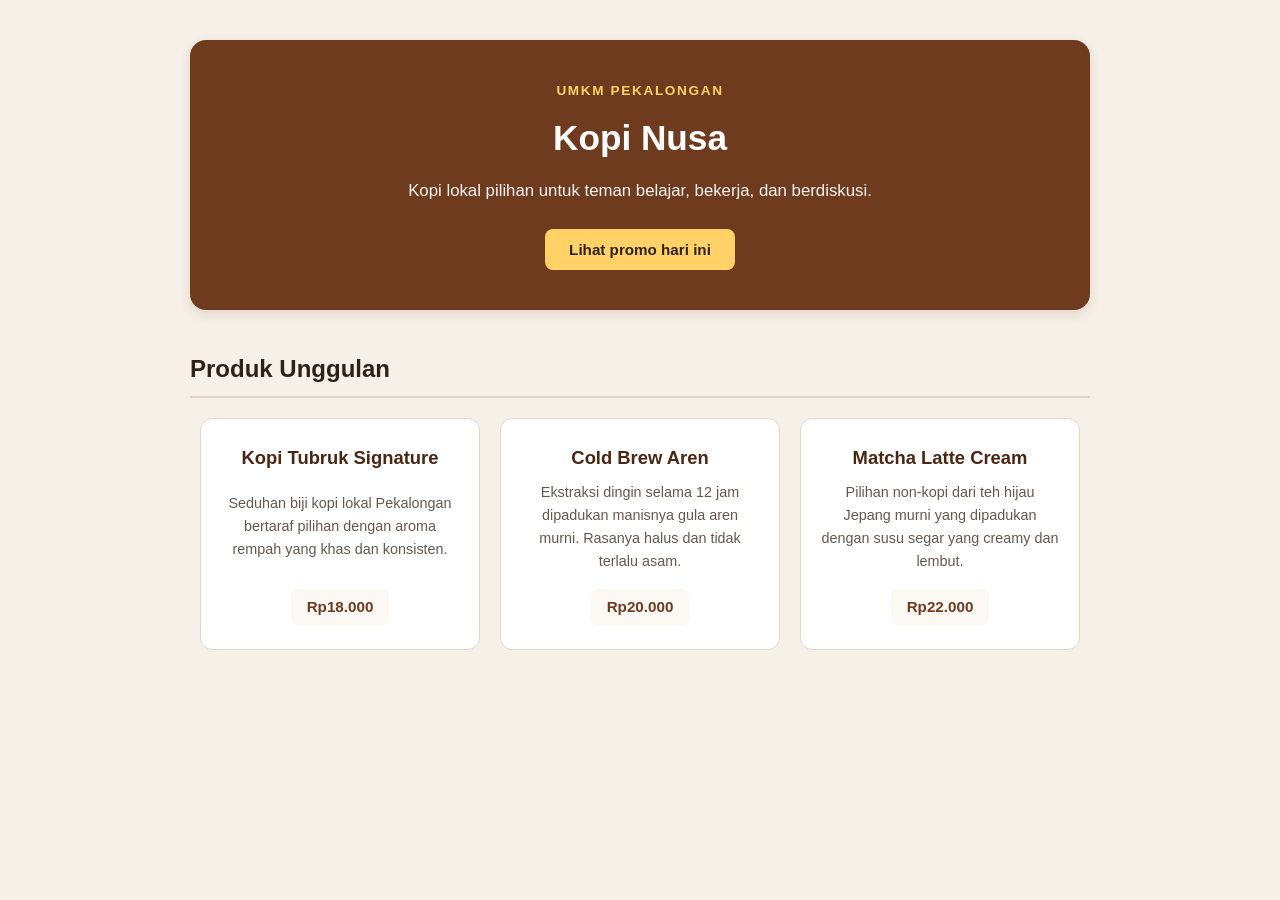
==== index.html @ fcdb98d8 "feat: tambah produk dan deskripsi" ====
<!DOCTYPE html>
<html lang="id">
<head>
    <meta charset="UTF-8">
    <meta name="viewport" content="width=device-width, initial-scale=1.0">
    <title>Kopi Nusa - Website UMKM</title>
    <link rel="stylesheet" href="css/style.css">
</head>

<body>

    <main class="page">

        <section class="hero">
            <p class="eyebrow">UMKM Pekalongan</p>

            <h1>Kopi Nusa</h1>

            <p class="hero-desc">
                Kopi lokal pilihan untuk teman belajar, bekerja, dan berdiskusi.
            </p>

            <button id="promoButton" type="button">
                Lihat promo hari ini
            </button>
        </section>


        <section class="produk-section">

            <h2>Produk Unggulan</h2>

            <div class="product-container">

                <div class="product-card">
                    <h3>Kopi Tubruk Signature</h3>

                    <p class="desc">
                        Seduhan biji kopi lokal Pekalongan bertaraf pilihan
                        dengan aroma rempah yang khas dan konsisten.
                    </p>

                    <div class="price">
                        Rp18.000
                    </div>
                </div>


                <div class="product-card">
                    <h3>Cold Brew Aren</h3>

                    <p class="desc">
                        Ekstraksi dingin selama 12 jam dipadukan manisnya
                        gula aren murni. Rasanya halus dan tidak terlalu asam.
                    </p>

                    <div class="price">
                        Rp20.000
                    </div>
                </div>


                <div class="product-card">
                    <h3>Matcha Latte Cream</h3>

                    <p class="desc">
                        Pilihan non-kopi dari teh hijau Jepang murni yang
                        dipadukan dengan susu segar yang creamy dan lembut.
                    </p>

                    <div class="price">
                        Rp22.000
                    </div>
                </div>

            </div>

        </section>

    </main>

    <script src="js/script.js"></script>

</body>
</html>
---- css/style.css ----
body {
    margin: 0;
    color: #2f2118;
    background-color: #f6f0e8;
    font-family: Arial, sans-serif;
    line-height: 1.6;
}

.page {
    max-width: 900px;
    margin: 0 auto;
    padding: 40px 20px;
}

/* Hero Section */
.hero {
    padding: 40px 32px;
    color: #ffffff;
    background-color: #6f3b1f;
    border-radius: 16px;
    box-shadow: 0 4px 12px rgba(111, 59, 31, 0.15);
    
    /* Membuat isi hero berada di tengah */
    text-align: center;
}

.hero h1 {
    margin: 8px 0 12px;
    font-size: 2.2rem;
}

.eyebrow {
    margin: 0;
    font-size: 0.85rem;
    font-weight: 700;
    letter-spacing: 0.12em;
    text-transform: uppercase;
    color: #ffd166;
}

.hero-desc {
    margin: 0 0 24px;
    font-size: 1.05rem;
    opacity: 0.95;
}

button {
    padding: 12px 24px;
    color: #2f2118;
    font-size: 0.95rem;
    font-weight: 700;
    cursor: pointer;
    background-color: #ffd166;
    border: none;
    border-radius: 8px;
    transition: background-color 0.2s ease, transform 0.1s ease;
}

button:hover {
    background-color: #f7c548;
}

button:active {
    transform: scale(0.98);
}


/* Produk Section */
.produk-section {
    margin-top: 40px;
}

.produk-section h2 {
    margin-bottom: 20px;
    font-size: 1.5rem;
    border-bottom: 2px solid #e0d5c8;
    padding-bottom: 8px;
}


/* Kontainer Kartu Produk */
.product-container {
    display: flex;
    flex-wrap: wrap;
    gap: 20px;
    justify-content: center;
}


/* Kartu Produk */
.product-card {
    background-color: #ffffff;
    padding: 24px 20px;
    border-radius: 12px;
    border: 1px solid #e2d7cd;
    box-sizing: border-box;

    text-align: center;

    display: flex;
    flex-direction: column;
    align-items: center;
    justify-content: space-between;

    flex: 1 1 250px;
    max-width: 280px;
}

.product-card h3 {
    margin: 0 0 8px 0;
    font-size: 1.15rem;
    color: #4a2613;
    text-align: center;
    width: 100%;
}

.product-card .desc {
    margin: 0 0 16px 0;
    font-size: 0.9rem;
    color: #66584f;
    text-align: center;
    width: 100%;
}

.price {
    font-weight: 700;
    color: #6f3b1f;
    background-color: #fcf8f3;
    padding: 6px 16px;
    border-radius: 6px;
    font-size: 0.95rem;
    text-align: center;
    display: inline-block;
}
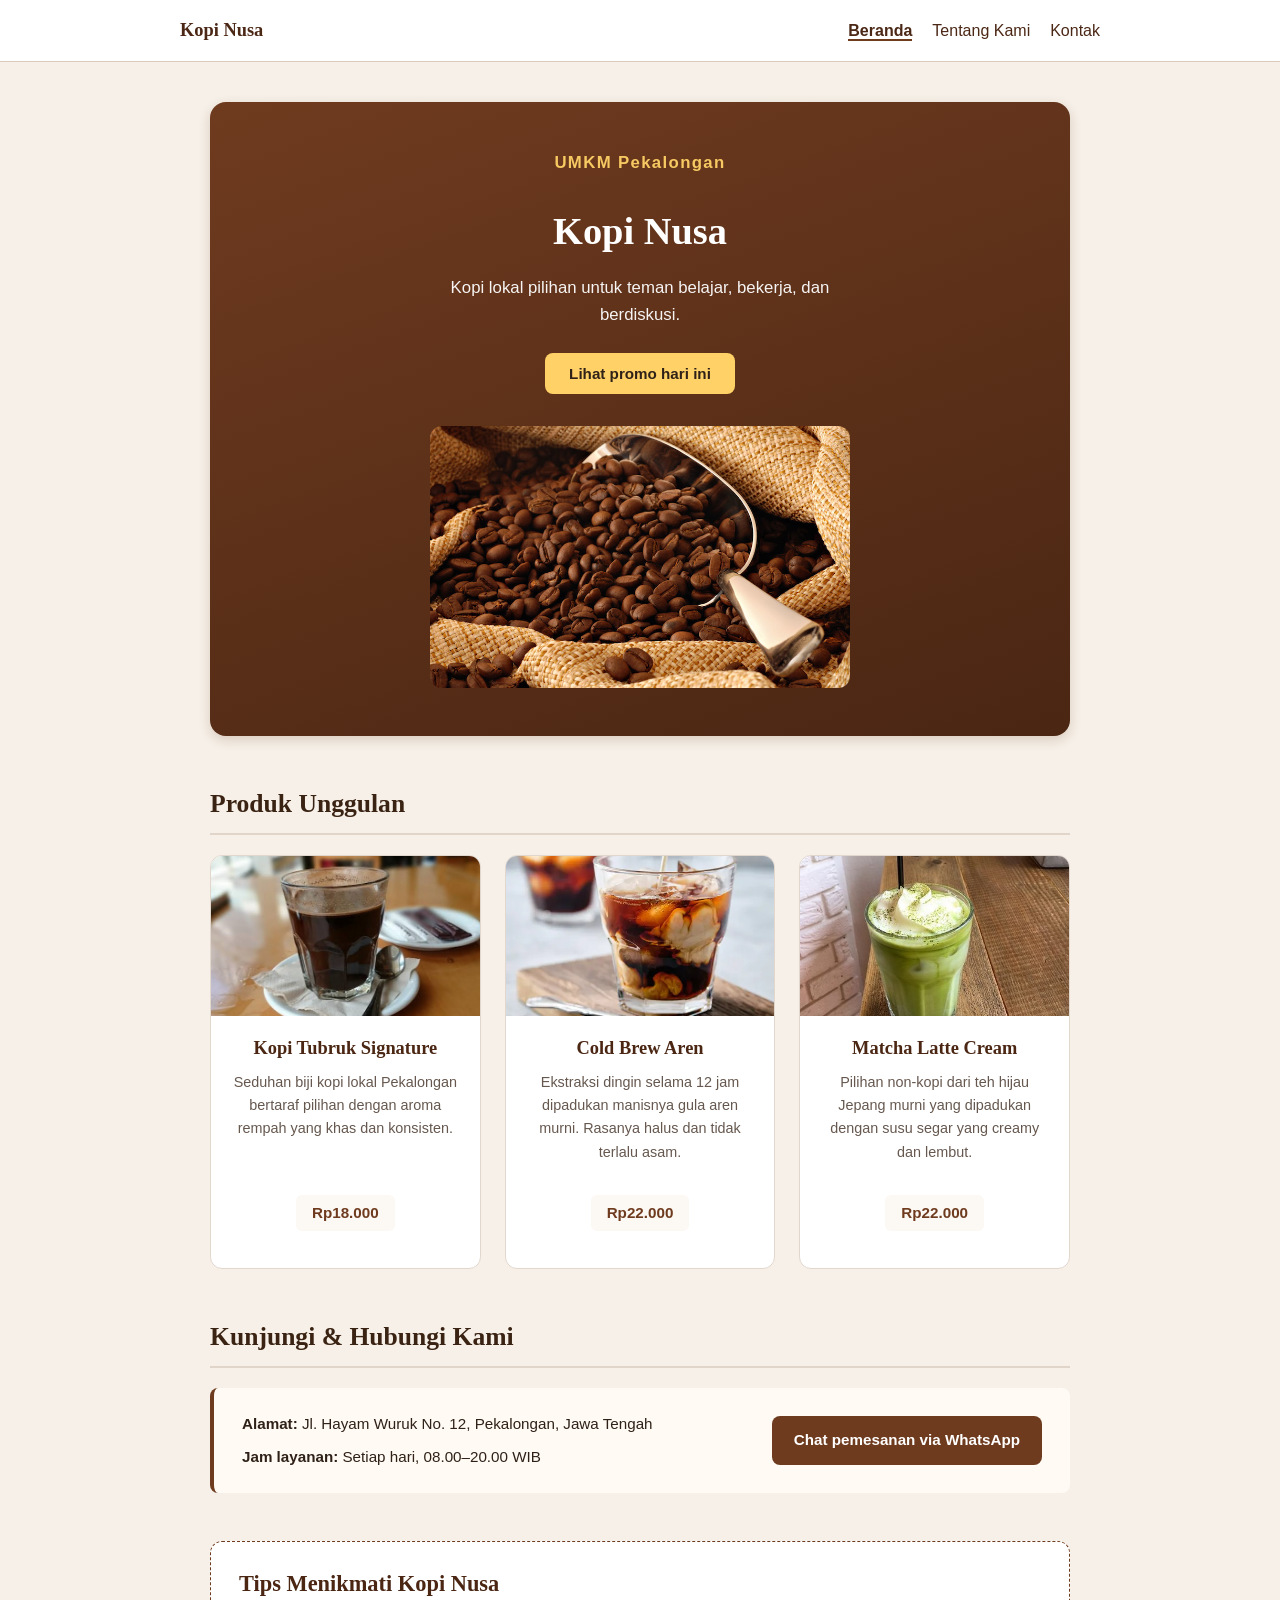
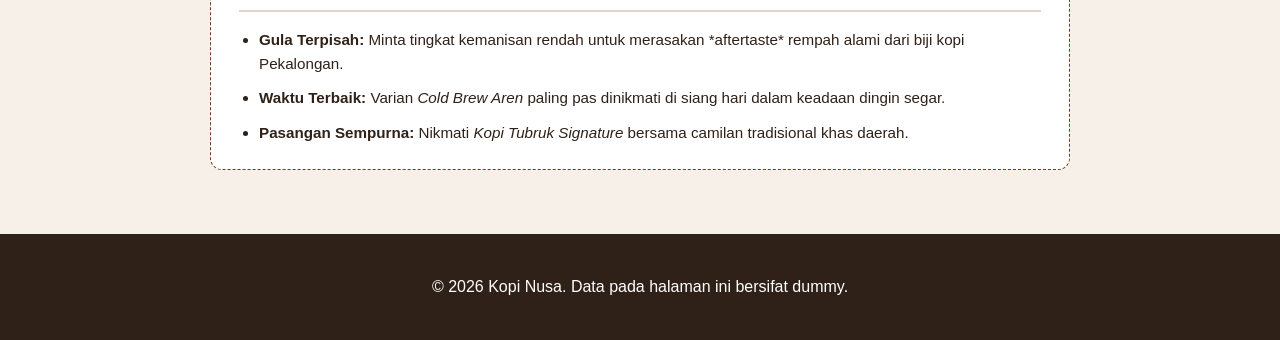
==== commit 31db6b42: "feat: saya menggunakan semantik html dan navigasi" ====
--- a/index.html
+++ b/index.html
@@ -1,5 +1,6 @@
 <!DOCTYPE html>
 <html lang="id">
+
 <head>
     <meta charset="UTF-8">
     <meta name="viewport" content="width=device-width, initial-scale=1.0">
@@ -9,77 +10,94 @@
 
 <body>
 
-    <main class="page">
+    <a class="skip-link" href="#konten">Lewati ke konten utama</a>
+    <header class="site-header">
+        <nav class="nav" aria-label="Navigasi utama">
+            <a class="brand" href="index.html">Kopi Nusa</a>
+            <ul>
+                <li><a aria-current="page" href="index.html">Beranda</a></li>
+                <li><a href="tentang.html">Tentang Kami</a></li>
+                <li><a href="#kontak">Kontak</a></li>
+            </ul>
+        </nav>
+    </header>
 
-        <section class="hero">
+    <main id="konten" class="page">
+
+        <section class="hero" aria-labelledby="hero-title">
             <p class="eyebrow">UMKM Pekalongan</p>
-
-            <h1>Kopi Nusa</h1>
-
-            <p class="hero-desc">
-                Kopi lokal pilihan untuk teman belajar, bekerja, dan berdiskusi.
-            </p>
-
-            <button id="promoButton" type="button">
-                Lihat promo hari ini
-            </button>
+            <h1 id="hero-title">Kopi Nusa</h1>
+            <p>Kopi lokal pilihan untuk teman belajar, bekerja, dan berdiskusi.</p>
+            <button id="promoButton" type="button">Lihat promo hari ini</button>
+            <img src="assets/images/biji kopi.jpg" alt="foto biji kopi" />
         </section>
 
+        <section class="produk-section" aria-labelledby="produk-title">
+            <h2 id="produk-title">Produk Unggulan</h2>
 
-        <section class="produk-section">
-
-            <h2>Produk Unggulan</h2>
-
-            <div class="product-container">
-
-                <div class="product-card">
-                    <h3>Kopi Tubruk Signature</h3>
-
-                    <p class="desc">
-                        Seduhan biji kopi lokal Pekalongan bertaraf pilihan
-                        dengan aroma rempah yang khas dan konsisten.
-                    </p>
-
-                    <div class="price">
-                        Rp18.000
+            <div class="product-list">
+                <article class="product-card">
+                    <img class="product-photo" src="assets/images/kopi_tubruk_signature.jpg"
+                        alt="Secangkir Kopi Tubruk Signature panas dengan uap mengepul" />
+                    <div class="product-body">
+                        <h3>Kopi Tubruk Signature</h3>
+                        <p class="desc">Seduhan biji kopi lokal Pekalongan bertaraf pilihan dengan aroma rempah yang
+                            khas dan konsisten.</p>
+                        <p class="price">Rp18.000</p>
                     </div>
-                </div>
-
-
-                <div class="product-card">
-                    <h3>Cold Brew Aren</h3>
-
-                    <p class="desc">
-                        Ekstraksi dingin selama 12 jam dipadukan manisnya
-                        gula aren murni. Rasanya halus dan tidak terlalu asam.
-                    </p>
-
-                    <div class="price">
-                        Rp20.000
+                </article>
+                <article class="product-card">
+                    <img class="product-photo" src="assets/images/cold_brew_aren.webp"
+                        alt="Segelas Cold Brew Aren dengan es batu dan sedotan" />
+                    <div class="product-body">
+                        <h3>Cold Brew Aren</h3>
+                        <p class="desc">Ekstraksi dingin selama 12 jam dipadukan manisnya gula aren murni. Rasanya
+                            halus dan tidak terlalu asam.</p>
+                        <p class="price">Rp22.000</p>
                     </div>
-                </div>
-
-
-                <div class="product-card">
-                    <h3>Matcha Latte Cream</h3>
-
-                    <p class="desc">
-                        Pilihan non-kopi dari teh hijau Jepang murni yang
-                        dipadukan dengan susu segar yang creamy dan lembut.
-                    </p>
-
-                    <div class="price">
-                        Rp22.000
+                </article>
+                <article class="product-card">
+                    <img class="product-photo" src="assets/images/matcha_latte_cream.jpg"
+                        alt="Secangkir Matcha Latte Cream dengan lapisan krim lembut" />
+                    <div class="product-body">
+                        <h3>Matcha Latte Cream</h3>
+                        <p class="desc">Pilihan non-kopi dari teh hijau Jepang murni yang dipadukan dengan susu segar
+                            yang creamy dan lembut.</p>
+                        <p class="price">Rp22.000</p>
                     </div>
-                </div>
-
+                </article>
             </div>
-
         </section>
 
+        <section id="kontak" class="kontak-section" aria-labelledby="kontak-title">
+            <h2 id="kontak-title">Kunjungi &amp; Hubungi Kami</h2>
+            <div class="kontak-box">
+                <div class="kontak-info">
+                    <p><strong>Alamat:</strong> Jl. Hayam Wuruk No. 12, Pekalongan, Jawa Tengah</p>
+                    <p><strong>Jam layanan:</strong> Setiap hari, 08.00–20.00 WIB</p>
+                </div>
+                <div class="kontak-aksi">
+                    <a class="kontak-link" href="https://wa.me/6281234567890" target="_blank"
+                        rel="noopener noreferrer">Chat pemesanan via WhatsApp</a>
+                </div>
+            </div>
+        </section>
+
+        <aside class="tips-section" aria-labelledby="tips-title">
+            <h2 id="tips-title">Tips Menikmati Kopi Nusa</h2>
+            <ul class="tips-list">
+                <li><strong>Gula Terpisah:</strong> Minta tingkat kemanisan rendah untuk merasakan *aftertaste* rempah alami dari biji kopi Pekalongan.</li>
+                <li><strong>Waktu Terbaik:</strong> Varian <em>Cold Brew Aren</em> paling pas dinikmati di siang hari dalam keadaan dingin segar.</li>
+                <li><strong>Pasangan Sempurna:</strong> Nikmati <em>Kopi Tubruk Signature</em> bersama camilan tradisional khas daerah.</li>
+            </ul>
+        </aside>
+
     </main>
-
+    <footer class="site-footer">
+        <p>&copy; 2026 Kopi Nusa. Data pada halaman ini bersifat dummy.</p>
+    </footer>
     <script src="js/script.js"></script>
 
 </body>
+
 </html>
--- a/css/style.css
+++ b/css/style.css
@@ -1,47 +1,134 @@
+/* Dasar & Tipografi */
+* {
+    box-sizing: border-box;
+}
+
 body {
     margin: 0;
     color: #2f2118;
     background-color: #f6f0e8;
-    font-family: Arial, sans-serif;
+    font-family: Arial, Helvetica, sans-serif;
     line-height: 1.6;
+}
+
+h1, h2, h3 {
+    font-family: Georgia, "Times New Roman", serif;
+    color: #3a2313;
 }
 
 .page {
     max-width: 900px;
     margin: 0 auto;
-    padding: 40px 20px;
-}
-
-/* Hero Section */
+    padding: 40px 20px 64px;
+}
+
+/* Header & Navigasi */
+
+.skip-link {
+    position: absolute;
+    left: -9999px;
+    padding: 8px 12px;
+    color: white;
+    background: #2f2118;
+    z-index: 10;
+}
+
+.skip-link:focus {
+    top: 8px;
+    left: 8px;
+}
+
+.site-header {
+    padding: 16px 20px;
+    background: #ffffff;
+    border-bottom: 1px solid #dccbbc;
+}
+
+.nav {
+    max-width: 920px;
+    margin: 0 auto;
+    display: flex;
+    flex-wrap: wrap;
+    align-items: center;
+    justify-content: space-between;
+    gap: 8px;
+}
+
+.brand {
+    color: #4b2715;
+    font-family: Georgia, serif;
+    font-size: 1.15rem;
+    font-weight: 700;
+    text-decoration: none;
+}
+
+.nav ul {
+    padding: 0;
+    margin: 0;
+    list-style: none;
+    display: flex;
+    gap: 20px;
+}
+
+.nav a {
+    color: #4b2715;
+    text-decoration: none;
+}
+
+.nav a:hover {
+    text-decoration: underline;
+}
+
+.nav a[aria-current="page"] {
+    font-weight: 800;
+    border-bottom: 2px solid #6f3b1f;
+}
+
+a:focus-visible,
+button:focus-visible {
+    outline: 3px solid #2563eb;
+    outline-offset: 3px;
+}
+
+/* Hero */
+
 .hero {
-    padding: 40px 32px;
+    padding: 48px 32px;
     color: #ffffff;
     background-color: #6f3b1f;
+    background-image: linear-gradient(160deg, #6f3b1f 0%, #4a2613 100%);
     border-radius: 16px;
-    box-shadow: 0 4px 12px rgba(111, 59, 31, 0.15);
-    
-    /* Membuat isi hero berada di tengah */
+    box-shadow: 0 4px 12px rgba(111, 59, 31, 0.2);
     text-align: center;
 }
 
 .hero h1 {
     margin: 8px 0 12px;
-    font-size: 2.2rem;
+    color: #ffffff;
+    font-size: 2.4rem;
 }
 
 .eyebrow {
     margin: 0;
     font-size: 0.85rem;
     font-weight: 700;
-    letter-spacing: 0.12em;
-    text-transform: uppercase;
+    letter-spacing: 0.08em;
     color: #ffd166;
 }
 
-.hero-desc {
-    margin: 0 0 24px;
+.hero p {
+    margin: 0 auto 24px;
+    max-width: 460px;
     font-size: 1.05rem;
     opacity: 0.95;
+}
+
+.hero img {
+    display: block;
+    width: 100%;
+    max-width: 420px;
+    margin: 32px auto 0;
+    border-radius: 12px;
 }
 
 button {
@@ -64,62 +151,66 @@
     transform: scale(0.98);
 }
 
-
-/* Produk Section */
+/* Produk Unggulan */
+
 .produk-section {
-    margin-top: 40px;
+    margin-top: 48px;
 }
 
 .produk-section h2 {
     margin-bottom: 20px;
-    font-size: 1.5rem;
+    font-size: 1.6rem;
     border-bottom: 2px solid #e0d5c8;
     padding-bottom: 8px;
 }
 
-
-/* Kontainer Kartu Produk */
-.product-container {
+.product-list {
     display: flex;
     flex-wrap: wrap;
-    gap: 20px;
+    gap: 24px;
     justify-content: center;
 }
 
-
-/* Kartu Produk */
 .product-card {
+    display: flex;
+    flex-direction: column;
+    overflow: hidden;
     background-color: #ffffff;
-    padding: 24px 20px;
+    border: 1px solid #e2d7cd;
     border-radius: 12px;
-    border: 1px solid #e2d7cd;
     box-sizing: border-box;
-
+    flex: 1 1 250px;
+    max-width: 280px;
+}
+
+.product-photo {
+    display: block;
+    width: 100%;
+    height: 160px;
+    object-fit: cover;
+    background-color: #fcf8f3;
+}
+
+.product-body {
+    padding: 18px 20px 22px;
     text-align: center;
-
     display: flex;
     flex-direction: column;
     align-items: center;
-    justify-content: space-between;
-
-    flex: 1 1 250px;
-    max-width: 280px;
+    flex: 1;
 }
 
 .product-card h3 {
     margin: 0 0 8px 0;
     font-size: 1.15rem;
     color: #4a2613;
-    text-align: center;
-    width: 100%;
 }
 
 .product-card .desc {
     margin: 0 0 16px 0;
     font-size: 0.9rem;
     color: #66584f;
-    text-align: center;
-    width: 100%;
+    flex: 1;
 }
 
 .price {
@@ -129,6 +220,190 @@
     padding: 6px 16px;
     border-radius: 6px;
     font-size: 0.95rem;
+    display: inline-block;
+}
+
+/* Kontak & Info Layanan */
+
+.kontak-section {
+    margin-top: 48px;
+}
+
+.kontak-section h2 {
+    margin-bottom: 20px;
+    font-size: 1.6rem;
+    border-bottom: 2px solid #e0d5c8;
+    padding-bottom: 8px;
+}
+
+.kontak-box {
+    display: flex;
+    flex-wrap: wrap;
+    gap: 24px;
+    justify-content: space-between;
+    align-items: center;
+    padding: 24px 28px;
+    background-color: #fffaf3;
+    border-left: 4px solid #6f3b1f;
+    border-radius: 8px;
+}
+
+.kontak-info p {
+    margin: 0 0 8px;
+    font-size: 0.95rem;
+}
+
+.kontak-info p:last-child {
+    margin-bottom: 0;
+}
+
+.kontak-link {
+    display: inline-block;
+    padding: 12px 22px;
+    color: #ffffff;
+    background-color: #6f3b1f;
+    text-decoration: none;
+    font-weight: 700;
+    font-size: 0.95rem;
+    border-radius: 8px;
+    white-space: nowrap;
+    transition: background-color 0.2s ease;
+}
+
+.kontak-link:hover {
+    background-color: #4a2613;
+}
+
+/* Footer */
+
+.site-footer {
+    padding: 24px 20px;
+    color: white;
     text-align: center;
-    display: inline-block;
+    background: #2f2118;
+}
+
+/* Responsif */
+
+@media (max-width: 640px) {
+    .hero {
+        padding: 36px 20px;
+    }
+
+    .hero h1 {
+        font-size: 1.9rem;
+    }
+
+    .kontak-box {
+        flex-direction: column;
+        align-items: flex-start;
+    }
+
+    .kontak-link {
+        width: 100%;
+        text-align: center;
+    }
+}
+
+/* Preferensi gerak */
+
+@media (prefers-reduced-motion: reduce) {
+    * {
+        transition: none !important;
+    }
+}
+
+/* Halaman Tentang */
+
+.tentang-hero {
+    padding: 40px 32px;
+    text-align: center;
+    background-color: #ffffff;
+    border: 1px solid #e2d7cd;
+    border-radius: 12px;
+}
+
+.tentang-hero .eyebrow {
+    color: #6f3b1f;
+}
+
+.tentang-hero h1 {
+    margin: 8px 0 12px;
+    font-size: 2.1rem;
+}
+
+.tentang-hero p {
+    margin: 0 auto;
+    max-width: 480px;
+    color: #66584f;
+}
+
+.tentang-hero img {
+    display: block;
+    width: 100%;
+    max-width: 380px;
+    margin: 28px auto 0;
+    border-radius: 12px;
+}
+
+.nilai-section {
+    margin-top: 48px;
+}
+
+.nilai-section h2 {
+    margin-bottom: 20px;
+    font-size: 1.6rem;
+    border-bottom: 2px solid #e0d5c8;
+    padding-bottom: 8px;
+}
+
+.nilai-section ul {
+    margin: 0;
+    padding: 0;
+    list-style: none;
+    display: grid;
+    gap: 14px;
+}
+
+.nilai-section li {
+    padding: 16px 20px;
+    background-color: #fffaf3;
+    border-left: 4px solid #6f3b1f;
+    border-radius: 8px;
+    color: #4a2613;
+    font-size: 0.95rem;
+}
+
+/* Aside (Tips Pelanggan) */
+
+.tips-section {
+    margin-top: 48px;
+    padding: 24px 28px;
+    background-color: #ffffff;
+    border: 1px dashed #6f3b1f;
+    border-radius: 12px;
+}
+
+.tips-section h2 {
+    margin-top: 0;
+    margin-bottom: 16px;
+    font-size: 1.4rem;
+    color: #4a2613;
+    border-bottom: 2px solid #e0d5c8;
+    padding-bottom: 8px;
+}
+
+.tips-list {
+    margin: 0;
+    padding-left: 20px;
+    color: #2f2118;
+}
+
+.tips-list li {
+    margin-bottom: 10px;
+    font-size: 0.95rem;
+}
+
+.tips-list li:last-child {
+    margin-bottom: 0;
 }
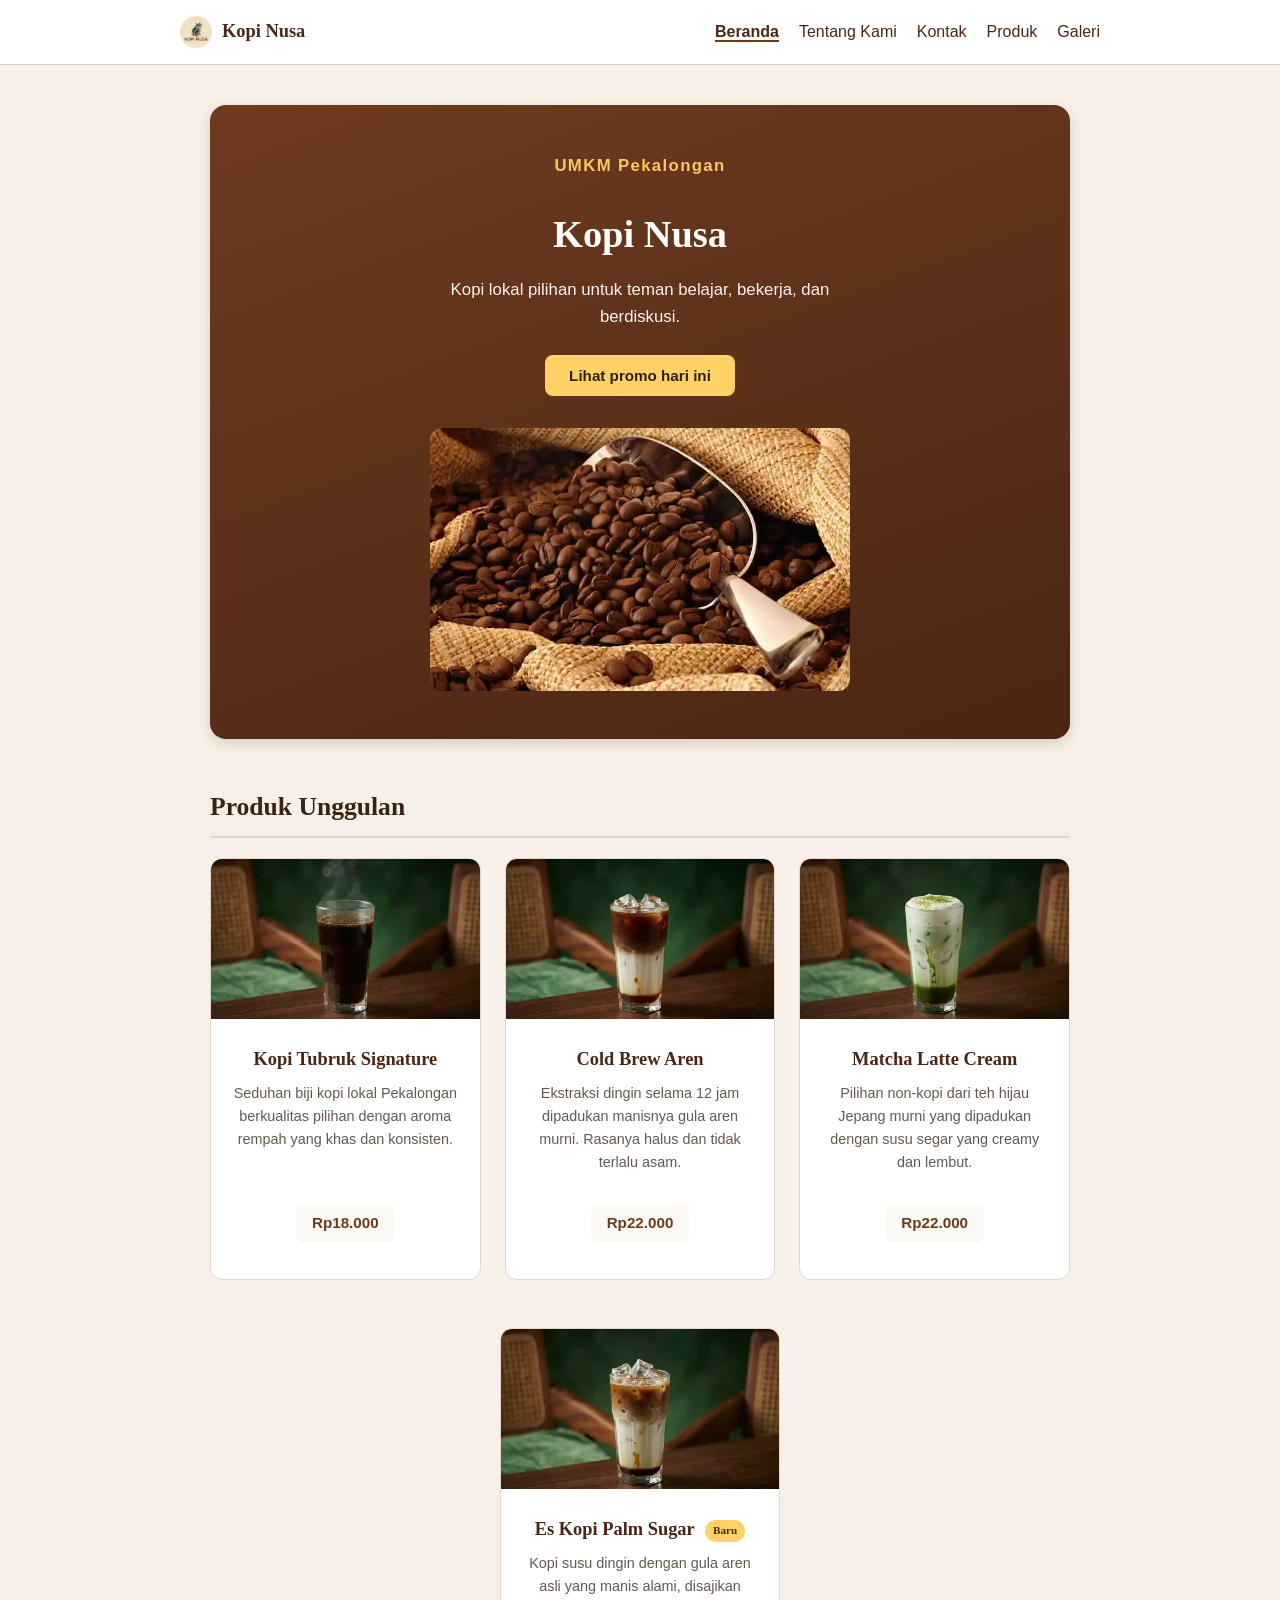
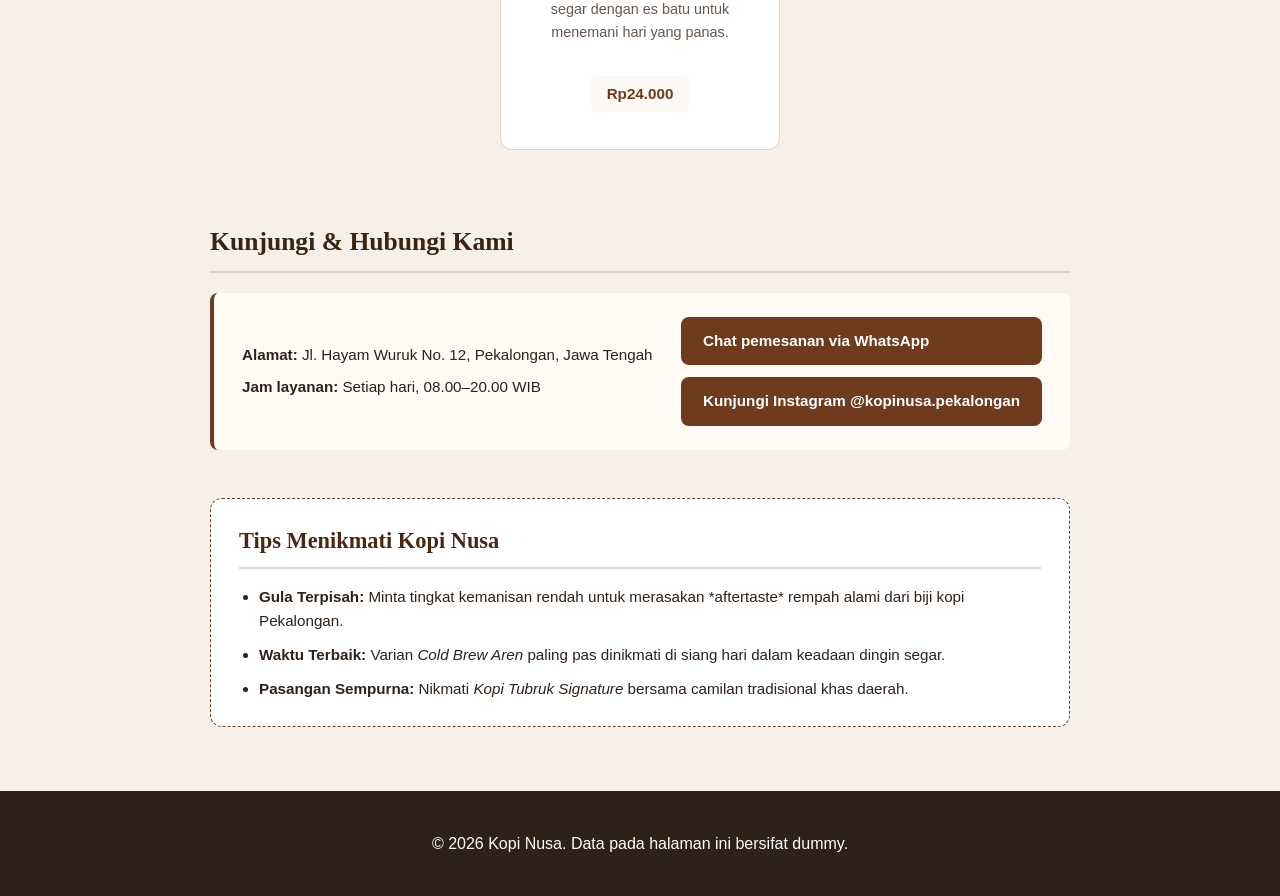
==== commit d0b9334a: "feat P03: Penambahan navigasi dan perbaikan media" ====
--- a/index.html
+++ b/index.html
@@ -13,11 +13,16 @@
     <a class="skip-link" href="#konten">Lewati ke konten utama</a>
     <header class="site-header">
         <nav class="nav" aria-label="Navigasi utama">
-            <a class="brand" href="index.html">Kopi Nusa</a>
+            <a class="brand" href="index.html">
+                <img class="brand-logo" src="assets/images/logo_kopi_nusa_nw.webp" alt="Logo Kopi Nusa" />
+                Kopi Nusa
+            </a>
             <ul>
                 <li><a aria-current="page" href="index.html">Beranda</a></li>
                 <li><a href="tentang.html">Tentang Kami</a></li>
                 <li><a href="#kontak">Kontak</a></li>
+                <li><a href="produk.html">Produk</a></li>
+                <li><a href="galeri.html">Galeri</a></li>
             </ul>
         </nav>
     </header>
@@ -29,43 +34,53 @@
             <h1 id="hero-title">Kopi Nusa</h1>
             <p>Kopi lokal pilihan untuk teman belajar, bekerja, dan berdiskusi.</p>
             <button id="promoButton" type="button">Lihat promo hari ini</button>
-            <img src="assets/images/biji kopi.jpg" alt="foto biji kopi" />
+            <img src="assets/images/biji_kopi_nw.webp" alt="foto biji kopi" />
         </section>
 
         <section class="produk-section" aria-labelledby="produk-title">
             <h2 id="produk-title">Produk Unggulan</h2>
 
             <div class="product-list">
-                <article class="product-card">
-                    <img class="product-photo" src="assets/images/kopi_tubruk_signature.jpg"
-                        alt="Secangkir Kopi Tubruk Signature panas dengan uap mengepul" />
-                    <div class="product-body">
+                <figure class="product-card">
+                    <img class="product-photo" src="assets/images/kopi_tubruk_signature_nw.webp"
+                        alt="Segelas Kopi Tubruk Signature panas dengan uap mengepul" />
+                    <figcaption class="product-body">
                         <h3>Kopi Tubruk Signature</h3>
-                        <p class="desc">Seduhan biji kopi lokal Pekalongan bertaraf pilihan dengan aroma rempah yang
+                        <p class="desc">Seduhan biji kopi lokal Pekalongan berkualitas pilihan dengan aroma rempah yang
                             khas dan konsisten.</p>
                         <p class="price">Rp18.000</p>
-                    </div>
-                </article>
-                <article class="product-card">
-                    <img class="product-photo" src="assets/images/cold_brew_aren.webp"
-                        alt="Segelas Cold Brew Aren dengan es batu dan sedotan" />
-                    <div class="product-body">
+                    </figcaption>
+                </figure>
+                <figure class="product-card">
+                    <img class="product-photo" src="assets/images/cold_brew_aren_nw.webp"
+                        alt="Segelas Cold Brew Aren dengan es batu" />
+                    <figcaption class="product-body">
                         <h3>Cold Brew Aren</h3>
                         <p class="desc">Ekstraksi dingin selama 12 jam dipadukan manisnya gula aren murni. Rasanya
                             halus dan tidak terlalu asam.</p>
                         <p class="price">Rp22.000</p>
-                    </div>
-                </article>
-                <article class="product-card">
-                    <img class="product-photo" src="assets/images/matcha_latte_cream.jpg"
-                        alt="Secangkir Matcha Latte Cream dengan lapisan krim lembut" />
-                    <div class="product-body">
+                    </figcaption>
+                </figure>
+                <figure class="product-card">
+                    <img class="product-photo" src="assets/images/matcha_latte_cream_nw.webp"
+                        alt="Segelas Matcha Latte Cream dengan lapisan krim lembut" />
+                    <figcaption class="product-body">
                         <h3>Matcha Latte Cream</h3>
                         <p class="desc">Pilihan non-kopi dari teh hijau Jepang murni yang dipadukan dengan susu segar
                             yang creamy dan lembut.</p>
                         <p class="price">Rp22.000</p>
-                    </div>
-                </article>
+                    </figcaption>
+                </figure>
+                <figure class="product-card">
+                    <img class="product-photo" src="assets/images/es_kopi_palm_sugar_nw.webp"
+                        alt="Segelas Es Kopi Palm Sugar dengan gradasi gula aren dan es batu" />
+                    <figcaption class="product-body">
+                        <h3>Es Kopi Palm Sugar <span class="badge">Baru</span></h3>
+                        <p class="desc">Kopi susu dingin dengan gula aren asli yang manis alami, disajikan segar dengan
+                            es batu untuk menemani hari yang panas.</p>
+                        <p class="price">Rp24.000</p>
+                    </figcaption>
+                </figure>
             </div>
         </section>
 
@@ -79,6 +94,8 @@
                 <div class="kontak-aksi">
                     <a class="kontak-link" href="https://wa.me/6281234567890" target="_blank"
                         rel="noopener noreferrer">Chat pemesanan via WhatsApp</a>
+                    <a class="kontak-link kontak-link-ig" href="https://instagram.com/kopinusa.pekalongan" target="_blank"
+                        rel="noopener noreferrer">Kunjungi Instagram @kopinusa.pekalongan</a>
                 </div>
             </div>
         </section>
@@ -86,9 +103,12 @@
         <aside class="tips-section" aria-labelledby="tips-title">
             <h2 id="tips-title">Tips Menikmati Kopi Nusa</h2>
             <ul class="tips-list">
-                <li><strong>Gula Terpisah:</strong> Minta tingkat kemanisan rendah untuk merasakan *aftertaste* rempah alami dari biji kopi Pekalongan.</li>
-                <li><strong>Waktu Terbaik:</strong> Varian <em>Cold Brew Aren</em> paling pas dinikmati di siang hari dalam keadaan dingin segar.</li>
-                <li><strong>Pasangan Sempurna:</strong> Nikmati <em>Kopi Tubruk Signature</em> bersama camilan tradisional khas daerah.</li>
+                <li><strong>Gula Terpisah:</strong> Minta tingkat kemanisan rendah untuk merasakan *aftertaste* rempah
+                    alami dari biji kopi Pekalongan.</li>
+                <li><strong>Waktu Terbaik:</strong> Varian <em>Cold Brew Aren</em> paling pas dinikmati di siang hari
+                    dalam keadaan dingin segar.</li>
+                <li><strong>Pasangan Sempurna:</strong> Nikmati <em>Kopi Tubruk Signature</em> bersama camilan
+                    tradisional khas daerah.</li>
             </ul>
         </aside>
 
--- a/css/style.css
+++ b/css/style.css
@@ -11,7 +11,9 @@
     line-height: 1.6;
 }
 
-h1, h2, h3 {
+h1,
+h2,
+h3 {
     font-family: Georgia, "Times New Roman", serif;
     color: #3a2313;
 }
@@ -406,4 +408,149 @@
 
 .tips-list li:last-child {
     margin-bottom: 0;
+}
+
+img {
+    max-width: 100%;
+    height: auto;
+}
+
+figure {
+    margin: 0 0 24px;
+}
+
+figcaption {
+    margin-top: 8px;
+    color: #6b5b52;
+}
+
+table {
+    width: 100%;
+    border-collapse: collapse;
+}
+
+caption {
+    margin-bottom: 8px;
+    font-weight: 700;
+    text-align: left;
+}
+
+th,
+td {
+    padding: 10px;
+    text-align: left;
+    border: 1px solid #dccbbc;
+}
+
+/* Galeri Produk (produk.html) — pakai Grid & Flexbox */
+
+.product-gallery {
+    margin: 24px 0 32px;
+}
+
+.produk-grid {
+    display: grid;
+    grid-template-columns: repeat(auto-fit, minmax(220px, 1fr));
+    gap: 20px;
+}
+
+.produk-figure {
+    margin: 0;
+    display: flex;
+    flex-direction: column;
+    overflow: hidden;
+    background-color: #ffffff;
+    border: 1px solid #e2d7cd;
+    border-radius: 12px;
+}
+
+.produk-figure img {
+    display: block;
+    width: 100%;
+    height: 180px;
+    object-fit: cover;
+}
+
+.produk-figure figcaption {
+    display: flex;
+    flex-direction: column;
+    gap: 4px;
+    padding: 14px 16px 18px;
+    text-align: center;
+}
+
+.produk-figure figcaption strong {
+    color: #4a2613;
+    font-size: 1rem;
+}
+
+.produk-figure figcaption span {
+    color: #66584f;
+    font-size: 0.9rem;
+}
+
+.produk-baru {
+    border: 2px solid #ffd166;
+}
+
+.badge {
+    display: inline-block;
+    margin-left: 6px;
+    padding: 2px 8px;
+    color: #4a2613;
+    background-color: #ffd166;
+    border-radius: 999px;
+    font-size: 0.7rem;
+    font-weight: 700;
+    vertical-align: middle;
+}
+
+.brand {
+    display: flex;
+    align-items: center;
+    gap: 10px;
+}
+
+.brand-logo {
+    display: block;
+    width: 32px;
+    height: 32px;
+    object-fit: contain;
+}
+/* Galeri Media (galeri.html) */
+
+.gallery-list {
+    display: grid;
+    grid-template-columns: repeat(auto-fit, minmax(220px, 1fr));
+    gap: 20px;
+    margin-top: 20px;
+}
+
+.media-card {
+    margin: 0;
+    display: flex;
+    flex-direction: column;
+    overflow: hidden;
+    background-color: #ffffff;
+    border: 1px solid #e2d7cd;
+    border-radius: 12px;
+}
+
+.media-card img {
+    display: block;
+    width: 100%;
+    height: 200px;
+    object-fit: cover;
+}
+
+.media-card figcaption {
+    padding: 14px 16px 18px;
+    text-align: center;
+    color: #66584f;
+    font-size: 0.9rem;
+}
+.kontak-aksi {
+    display: flex;
+    flex-direction: column;
+    gap: 12px;
 }
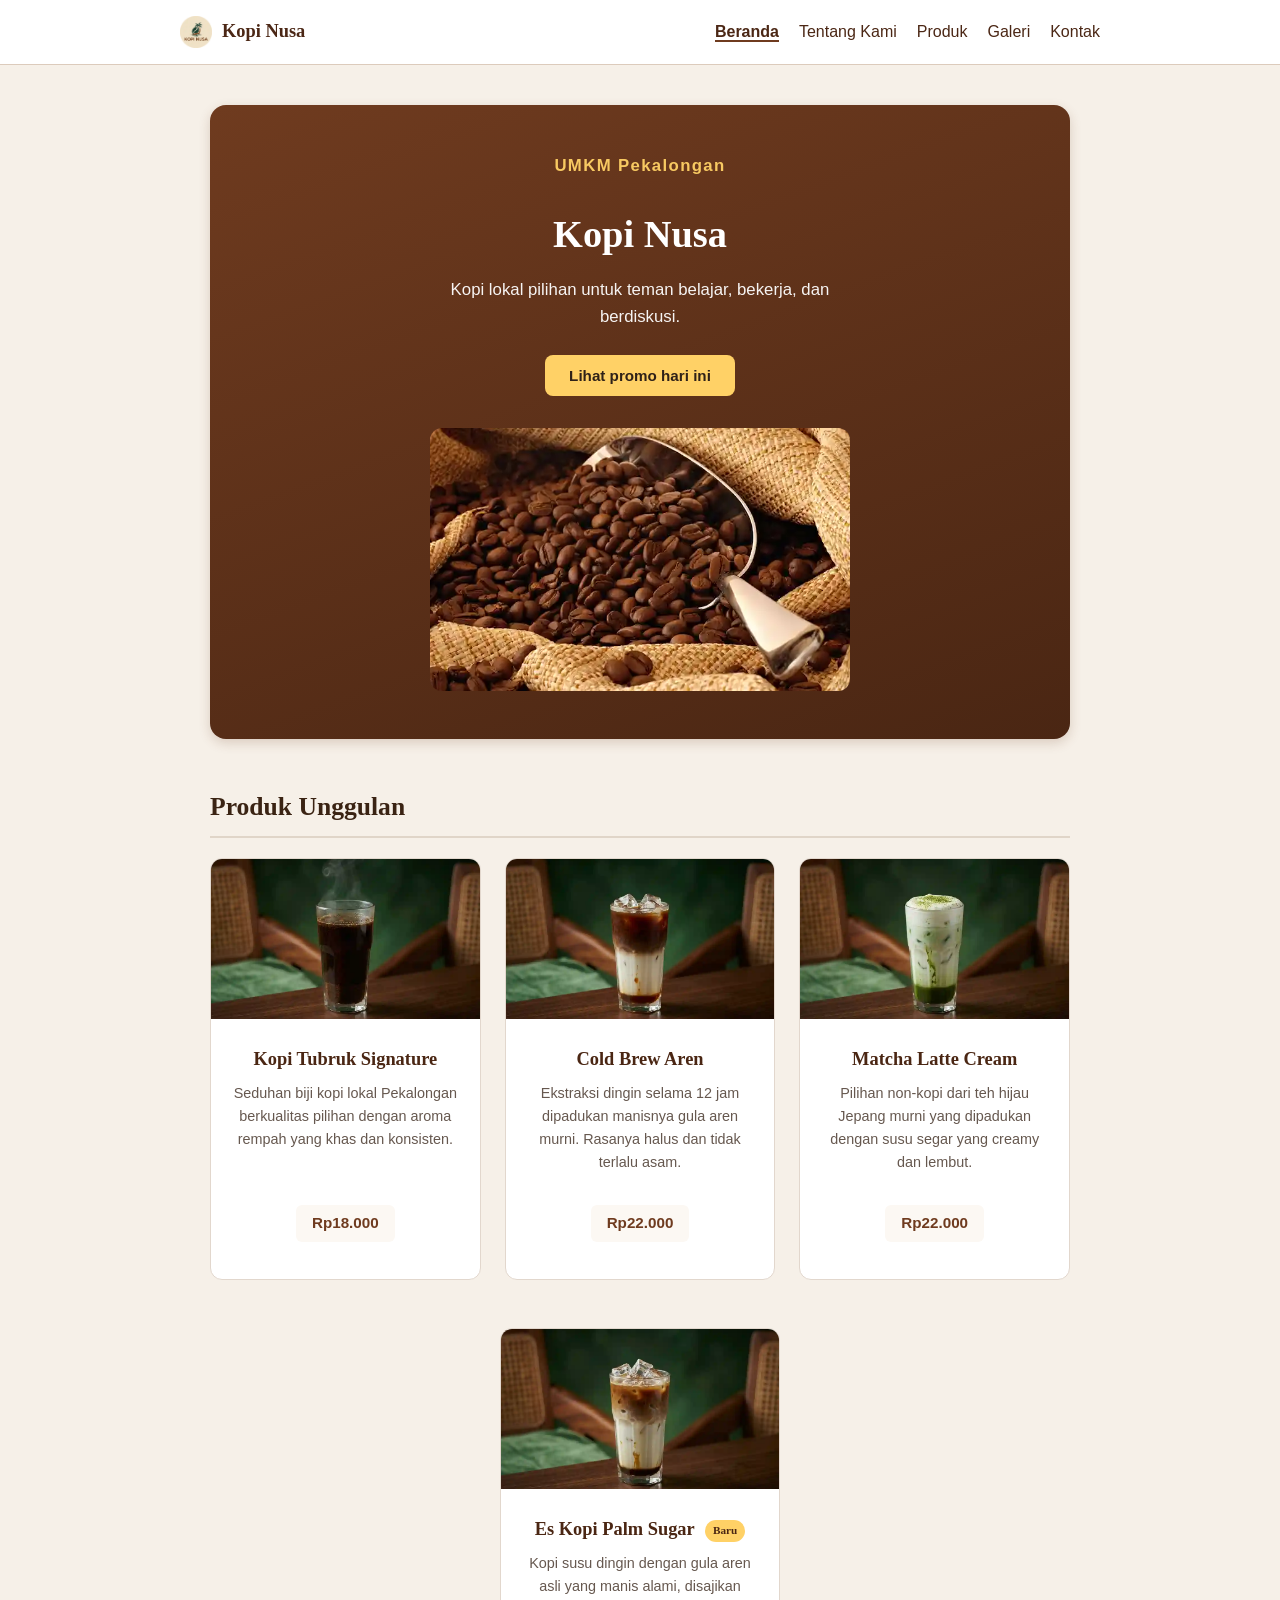
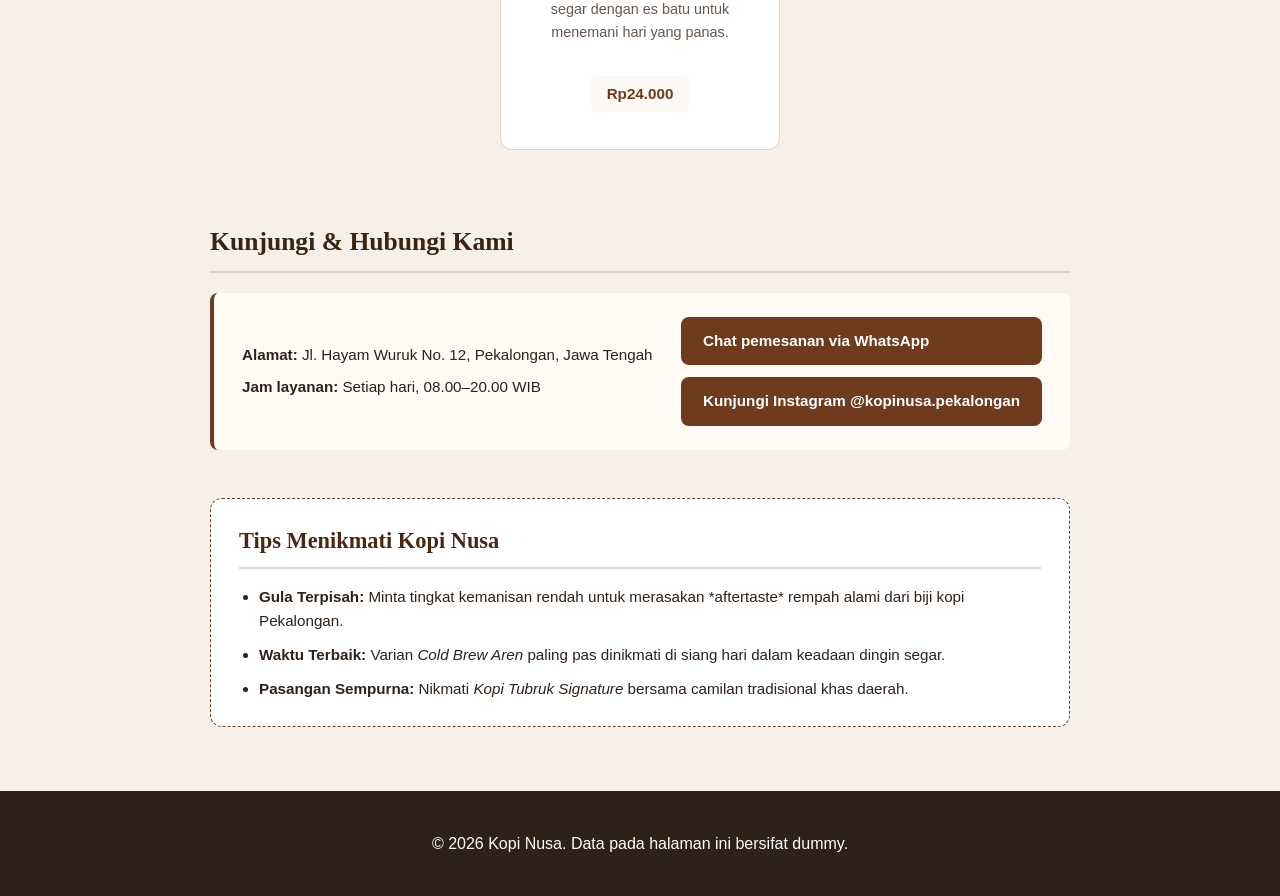
==== commit fe2d19ed: "feat : menambah navigasi kontak dan halaman kontak" ====
--- a/index.html
+++ b/index.html
@@ -20,9 +20,9 @@
             <ul>
                 <li><a aria-current="page" href="index.html">Beranda</a></li>
                 <li><a href="tentang.html">Tentang Kami</a></li>
-                <li><a href="#kontak">Kontak</a></li>
                 <li><a href="produk.html">Produk</a></li>
                 <li><a href="galeri.html">Galeri</a></li>
+                <li><a href="kontak.html">Kontak</a></li>
             </ul>
         </nav>
     </header>
--- a/css/style.css
+++ b/css/style.css
@@ -315,9 +315,9 @@
     }
 }
 
-/* Halaman Tentang */
-
-.tentang-hero {
+/* Hero halaman dalam (Tentang, Kontak, Produk, Galeri) */
+
+.page-hero {
     padding: 40px 32px;
     text-align: center;
     background-color: #ffffff;
@@ -325,22 +325,22 @@
     border-radius: 12px;
 }
 
-.tentang-hero .eyebrow {
+.page-hero .eyebrow {
     color: #6f3b1f;
 }
 
-.tentang-hero h1 {
+.page-hero h1 {
     margin: 8px 0 12px;
     font-size: 2.1rem;
 }
 
-.tentang-hero p {
+.page-hero p {
     margin: 0 auto;
     max-width: 480px;
     color: #66584f;
 }
 
-.tentang-hero img {
+.page-hero img {
     display: block;
     width: 100%;
     max-width: 380px;
@@ -517,6 +517,7 @@
     height: 32px;
     object-fit: contain;
 }
+
 /* Galeri Media (galeri.html) */
 
 .gallery-list {
@@ -549,8 +550,149 @@
     color: #66584f;
     font-size: 0.9rem;
 }
+
 .kontak-aksi {
     display: flex;
     flex-direction: column;
     gap: 12px;
+}
+
+/* Jarak & judul antar-section di halaman dalam (Kontak, Produk, Galeri) */
+
+main > section + section {
+    margin-top: 48px;
+}
+
+main > section h2 {
+    margin-bottom: 20px;
+    font-size: 1.6rem;
+    border-bottom: 2px solid #e0d5c8;
+    padding-bottom: 8px;
+}
+
+#form-kontak {
+    padding: 28px 28px 32px;
+    background-color: #ffffff;
+    border: 1px solid #e2d7cd;
+    border-radius: 12px;
+}
+
+.field {
+    margin-bottom: 20px;
+}
+
+.field label {
+    display: block;
+    margin-bottom: 8px;
+    font-weight: 700;
+    color: #4a2613;
+}
+
+.field input[type="text"],
+.field input[type="email"],
+.field input[type="tel"],
+.field select,
+.field textarea {
+    width: 100%;
+    padding: 12px 14px;
+    color: #2f2118;
+    font-size: 1rem;
+    font-family: inherit;
+    background-color: #fcf8f3;
+    border: 1px solid #dccbbc;
+    border-radius: 8px;
+    transition: border-color 0.2s ease, background-color 0.2s ease;
+}
+
+.field input:hover,
+.field select:hover,
+.field textarea:hover {
+    border-color: #b79c86;
+}
+
+.field input:focus-visible,
+.field select:focus-visible,
+.field textarea:focus-visible {
+    background-color: #ffffff;
+    border-color: #6f3b1f;
+    outline: 3px solid #2563eb;
+    outline-offset: 2px;
+}
+
+.field select {
+    cursor: pointer;
+}
+
+.field textarea {
+    resize: vertical;
+    min-height: 130px;
+    line-height: 1.5;
+}
+
+.hint {
+    margin: 8px 0 0;
+    color: #66584f;
+    font-size: 0.85rem;
+}
+
+fieldset {
+    margin: 0 0 20px;
+    padding: 18px 20px 20px;
+    background-color: #fcf8f3;
+    border: 1px solid #dccbbc;
+    border-radius: 8px;
+}
+
+legend {
+    padding: 0 8px;
+    font-size: 1rem;
+    font-weight: 700;
+    color: #4a2613;
+}
+
+fieldset label {
+    display: flex;
+    align-items: center;
+    gap: 10px;
+    margin-bottom: 10px;
+    font-size: 0.95rem;
+    color: #2f2118;
+}
+
+fieldset label:last-child {
+    margin-bottom: 0;
+}
+
+fieldset input[type="radio"] {
+    width: 18px;
+    height: 18px;
+    accent-color: #6f3b1f;
+    flex-shrink: 0;
+}
+
+fieldset input[type="radio"]:focus-visible {
+    outline: 3px solid #2563eb;
+    outline-offset: 2px;
+}
+
+#form-kontak button[type="submit"] {
+    margin-top: 8px;
+    width: 100%;
+}
+
+@media (min-width: 480px) {
+    #form-kontak button[type="submit"] {
+        width: auto;
+        min-width: 220px;
+    }
+}
+
+#preview-form {
+    padding: 16px 18px;
+    white-space: pre-wrap;
+    color: #2f2118;
+    background: #ffffff;
+    border: 1px solid #dccbbc;
+    border-radius: 8px;
+    font-size: 0.95rem;
 }
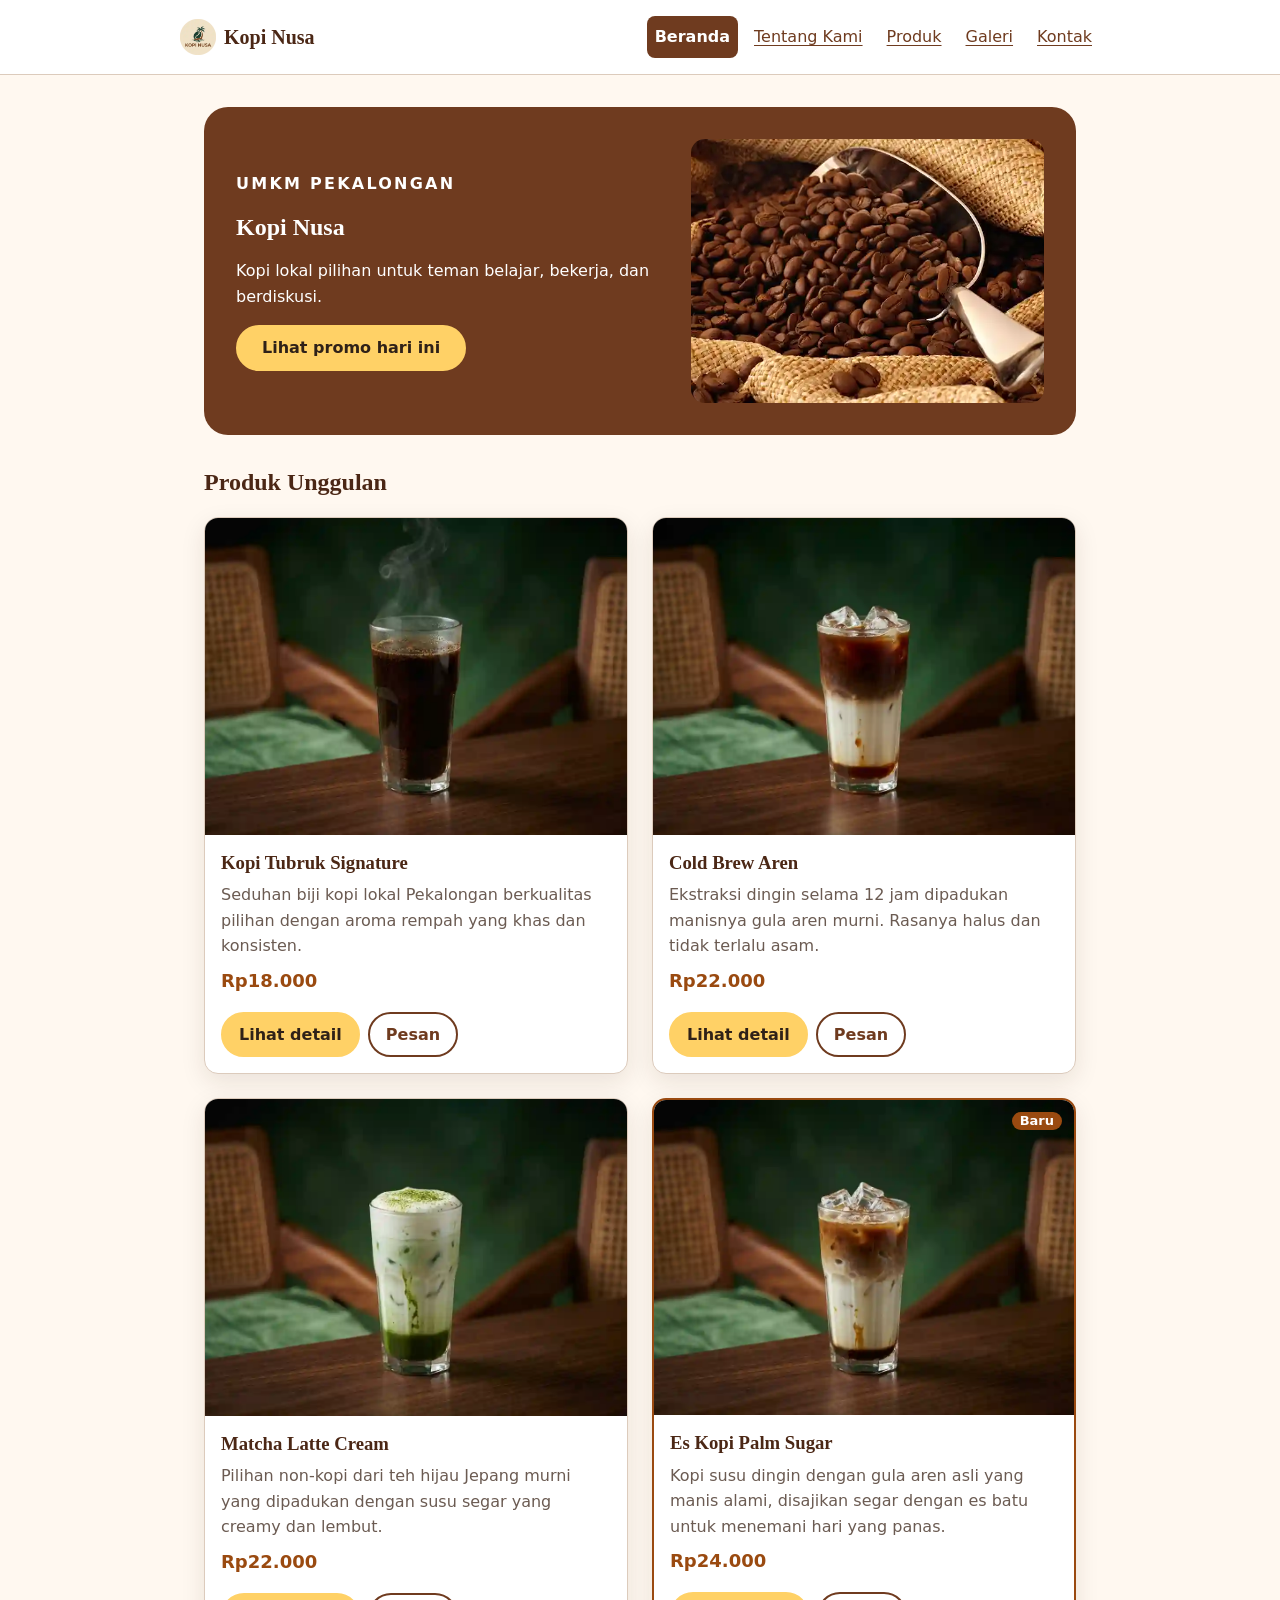
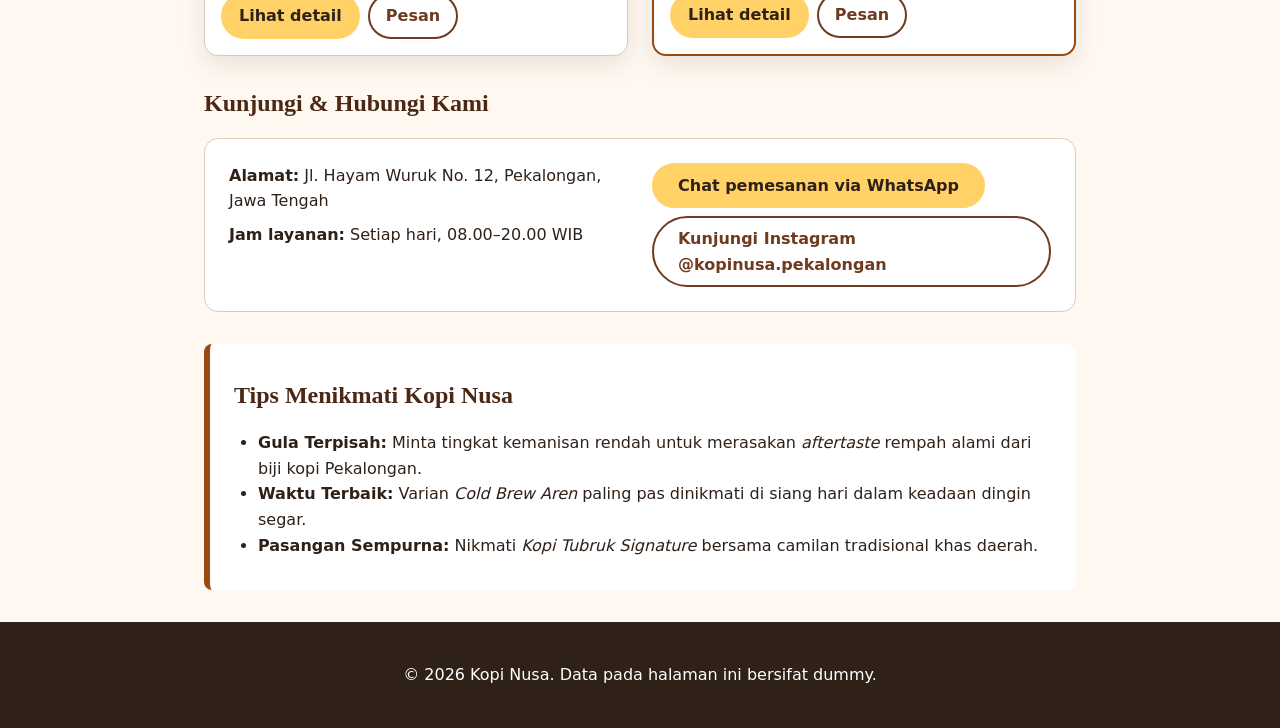
==== commit ce645951: "Feat (P06) : Penambahan flex dan grid, serta penyesuaian html dan css" ====
--- a/index.html
+++ b/index.html
@@ -30,25 +30,31 @@
     <main id="konten" class="page">
 
         <section class="hero" aria-labelledby="hero-title">
-            <p class="eyebrow">UMKM Pekalongan</p>
-            <h1 id="hero-title">Kopi Nusa</h1>
-            <p>Kopi lokal pilihan untuk teman belajar, bekerja, dan berdiskusi.</p>
-            <button id="promoButton" type="button">Lihat promo hari ini</button>
-            <img src="assets/images/biji_kopi_nw.webp" alt="foto biji kopi" />
+            <div class="hero-content">
+                <p class="eyebrow">UMKM Pekalongan</p>
+                <h1 id="hero-title">Kopi Nusa</h1>
+                <p>Kopi lokal pilihan untuk teman belajar, bekerja, dan berdiskusi.</p>
+                <button id="promoButton" type="button">Lihat promo hari ini</button>
+            </div>
+            <img class="hero-image" src="assets/images/biji_kopi_nw.webp" alt="foto biji kopi" />
         </section>
 
         <section class="produk-section" aria-labelledby="produk-title">
             <h2 id="produk-title">Produk Unggulan</h2>
 
-            <div class="product-list">
+            <div class="product-grid">
                 <figure class="product-card">
                     <img class="product-photo" src="assets/images/kopi_tubruk_signature_nw.webp"
                         alt="Segelas Kopi Tubruk Signature panas dengan uap mengepul" />
                     <figcaption class="product-body">
                         <h3>Kopi Tubruk Signature</h3>
-                        <p class="desc">Seduhan biji kopi lokal Pekalongan berkualitas pilihan dengan aroma rempah yang
-                            khas dan konsisten.</p>
+                        <p class="desc">Seduhan biji kopi lokal Pekalongan berkualitas pilihan dengan aroma rempah yang khas dan konsisten.</p>
                         <p class="price">Rp18.000</p>
+                        <div class="card-actions">
+                            <a class="card-link" href="produk.html" aria-label="Lihat detail Kopi Tubruk Signature">Lihat detail</a>
+                            <a class="card-link card-link-secondary" href="https://wa.me/6281234567890"
+                                target="_blank" rel="noopener noreferrer" aria-label="Pesan Kopi Tubruk Signature via WhatsApp">Pesan</a>
+                        </div>
                     </figcaption>
                 </figure>
                 <figure class="product-card">
@@ -56,9 +62,13 @@
                         alt="Segelas Cold Brew Aren dengan es batu" />
                     <figcaption class="product-body">
                         <h3>Cold Brew Aren</h3>
-                        <p class="desc">Ekstraksi dingin selama 12 jam dipadukan manisnya gula aren murni. Rasanya
-                            halus dan tidak terlalu asam.</p>
+                        <p class="desc">Ekstraksi dingin selama 12 jam dipadukan manisnya gula aren murni. Rasanya halus dan tidak terlalu asam.</p>
                         <p class="price">Rp22.000</p>
+                        <div class="card-actions">
+                            <a class="card-link" href="produk.html" aria-label="Lihat detail Cold Brew Aren">Lihat detail</a>
+                            <a class="card-link card-link-secondary" href="https://wa.me/6281234567890"
+                                target="_blank" rel="noopener noreferrer" aria-label="Pesan Cold Brew Aren via WhatsApp">Pesan</a>
+                        </div>
                     </figcaption>
                 </figure>
                 <figure class="product-card">
@@ -66,19 +76,27 @@
                         alt="Segelas Matcha Latte Cream dengan lapisan krim lembut" />
                     <figcaption class="product-body">
                         <h3>Matcha Latte Cream</h3>
-                        <p class="desc">Pilihan non-kopi dari teh hijau Jepang murni yang dipadukan dengan susu segar
-                            yang creamy dan lembut.</p>
+                        <p class="desc">Pilihan non-kopi dari teh hijau Jepang murni yang dipadukan dengan susu segar yang creamy dan lembut.</p>
                         <p class="price">Rp22.000</p>
+                        <div class="card-actions">
+                            <a class="card-link" href="produk.html" aria-label="Lihat detail Matcha Latte Cream">Lihat detail</a>
+                            <a class="card-link card-link-secondary" href="https://wa.me/6281234567890"
+                                target="_blank" rel="noopener noreferrer" aria-label="Pesan Matcha Latte Cream via WhatsApp">Pesan</a>
+                        </div>
                     </figcaption>
                 </figure>
-                <figure class="product-card">
+                <figure class="product-card product-card-new">
                     <img class="product-photo" src="assets/images/es_kopi_palm_sugar_nw.webp"
                         alt="Segelas Es Kopi Palm Sugar dengan gradasi gula aren dan es batu" />
                     <figcaption class="product-body">
-                        <h3>Es Kopi Palm Sugar <span class="badge">Baru</span></h3>
-                        <p class="desc">Kopi susu dingin dengan gula aren asli yang manis alami, disajikan segar dengan
-                            es batu untuk menemani hari yang panas.</p>
+                        <h3>Es Kopi Palm Sugar <span class="product-badge">Baru</span></h3>
+                        <p class="desc">Kopi susu dingin dengan gula aren asli yang manis alami, disajikan segar dengan es batu untuk menemani hari yang panas.</p>
                         <p class="price">Rp24.000</p>
+                        <div class="card-actions">
+                            <a class="card-link" href="produk.html" aria-label="Lihat detail Es Kopi Palm Sugar">Lihat detail</a>
+                            <a class="card-link card-link-secondary" href="https://wa.me/6281234567890"
+                                target="_blank" rel="noopener noreferrer" aria-label="Pesan Es Kopi Palm Sugar via WhatsApp">Pesan</a>
+                        </div>
                     </figcaption>
                 </figure>
             </div>
@@ -103,7 +121,7 @@
         <aside class="tips-section" aria-labelledby="tips-title">
             <h2 id="tips-title">Tips Menikmati Kopi Nusa</h2>
             <ul class="tips-list">
-                <li><strong>Gula Terpisah:</strong> Minta tingkat kemanisan rendah untuk merasakan *aftertaste* rempah
+                <li><strong>Gula Terpisah:</strong> Minta tingkat kemanisan rendah untuk merasakan <em>aftertaste</em> rempah
                     alami dari biji kopi Pekalongan.</li>
                 <li><strong>Waktu Terbaik:</strong> Varian <em>Cold Brew Aren</em> paling pas dinikmati di siang hari
                     dalam keadaan dingin segar.</li>
--- a/css/style.css
+++ b/css/style.css
@@ -1,698 +1,549 @@
-/* Dasar & Tipografi */
-* {
+:root {
+    --color-primary: #6f3b1f;
+    --color-primary-strong: #4b2715;
+    --color-text: #2f2118;
+    --color-muted: #6b5b52;
+    --color-surface: #ffffff;
+    --color-surface-soft: #fff8f0;
+    --color-border: #dccbbc;
+    --color-focus: #1d4ed8;
+    --space-1: 0.5rem;
+    --space-2: 0.75rem;
+    --space-3: 1rem;
+    --space-4: 1.5rem;
+    --space-5: 2rem;
+    --radius-sm: 0.5rem;
+    --radius-md: 0.875rem;
+    --shadow-card: 0 0.5rem 1.5rem rgb(47 33 24 / 0.1);
+
+    --color-accent-text: #9a4a10;
+    --color-interactive-bg: #ffd166;
+    --color-interactive-hover: #ffbf3d;
+    --color-focus-inverse: #ffd166;
+    --color-border-strong: #8a7565;
+
+    --radius-lg: 1.5rem;
+    --radius-pill: 999px;
+
+    --font-body: system-ui, -apple-system, BlinkMacSystemFont, "Segoe UI", sans-serif;
+    --font-heading: Georgia, "Times New Roman", serif;
+}
+
+*,
+*::before,
+*::after {
     box-sizing: border-box;
 }
 
+html {
+    color-scheme: light;
+}
+
 body {
     margin: 0;
-    color: #2f2118;
-    background-color: #f6f0e8;
-    font-family: Arial, Helvetica, sans-serif;
+    color: var(--color-text);
+    background: var(--color-surface-soft);
+    font-family: var(--font-body);
+    font-size: 1rem;
     line-height: 1.6;
 }
 
 h1,
 h2,
 h3 {
-    font-family: Georgia, "Times New Roman", serif;
-    color: #3a2313;
+    color: var(--color-primary-strong);
+    font-family: var(--font-heading);
+    line-height: 1.25;
+}
+
+a {
+    color: var(--color-primary);
+    text-decoration: underline;
+    text-underline-offset: 0.2em;
+}
+
+a:hover {
+    color: var(--color-primary-strong);
+    text-decoration-thickness: 3px;
+}
+
+img {
+    max-width: 100%;
+    height: auto;
+}
+
+figure {
+    margin: 0 0 var(--space-4);
+}
+
+figcaption {
+    margin-top: var(--space-1);
+    color: var(--color-muted);
 }
 
 .page {
-    max-width: 900px;
+    max-width: 920px;
     margin: 0 auto;
-    padding: 40px 20px 64px;
-}
-
-/* Header & Navigasi */
+    padding: var(--space-5) var(--space-4);
+}
+
+.produk-section,
+.kontak-section {
+    margin-top: var(--space-5);
+}
+
+.eyebrow {
+    margin: 0 0 var(--space-1);
+    color: var(--color-accent-text);
+    font-weight: 700;
+    letter-spacing: 0.14em;
+    text-transform: uppercase;
+}
+
+.hint {
+    margin: var(--space-1) 0 0;
+    color: var(--color-muted);
+    font-size: 0.875rem;
+}
 
 .skip-link {
     position: absolute;
     left: -9999px;
-    padding: 8px 12px;
-    color: white;
-    background: #2f2118;
     z-index: 10;
+    padding: var(--space-1) var(--space-3);
+    color: var(--color-surface);
+    background: var(--color-text);
 }
 
 .skip-link:focus {
-    top: 8px;
-    left: 8px;
+    top: var(--space-1);
+    left: var(--space-1);
+}
+
+a:focus-visible,
+button:focus-visible,
+input:focus-visible,
+select:focus-visible,
+textarea:focus-visible {
+    outline: 3px solid var(--color-focus);
+    outline-offset: 3px;
+}
+
+.hero a:focus-visible,
+.hero button:focus-visible,
+.site-footer a:focus-visible,
+.skip-link:focus-visible {
+    outline-color: var(--color-focus-inverse);
 }
 
 .site-header {
-    padding: 16px 20px;
-    background: #ffffff;
-    border-bottom: 1px solid #dccbbc;
+    padding: var(--space-3) var(--space-4);
+    background: var(--color-surface);
+    border-bottom: 1px solid var(--color-border);
 }
 
 .nav {
+    display: flex;
+    flex-direction: row;
+    flex-wrap: wrap;
+    align-items: center;            
+    justify-content: space-between; 
+    gap: var(--space-1) var(--space-4);
     max-width: 920px;
     margin: 0 auto;
+}
+
+.brand {
+    display: inline-flex;
+    align-items: center;
+    gap: var(--space-1);
+    color: var(--color-primary-strong);
+    font-family: var(--font-heading);
+    font-size: 1.25rem;
+    font-weight: 800;
+    text-decoration: none;
+}
+
+.brand-logo {
+    width: 2.25rem;
+    height: 2.25rem;
+}
+
+.nav ul {
     display: flex;
     flex-wrap: wrap;
     align-items: center;
-    justify-content: space-between;
-    gap: 8px;
-}
-
-.brand {
-    color: #4b2715;
-    font-family: Georgia, serif;
-    font-size: 1.15rem;
+    gap: var(--space-1);
+    padding: 0;
+    margin: 0;
+    list-style: none;
+}
+
+.nav li a {
+    display: inline-block;
+    padding: var(--space-1);
+    border-radius: var(--radius-sm);
+}
+
+.nav li a[aria-current="page"] {
+    color: var(--color-surface);
+    background: var(--color-primary);
+    font-weight: 800;
+    text-decoration: none;
+}
+
+button,
+.kontak-link,
+.card-link {
+    display: inline-block;
+    padding: var(--space-1) var(--space-4);
+    color: var(--color-text);
+    font: inherit;
     font-weight: 700;
     text-decoration: none;
-}
-
-.nav ul {
-    padding: 0;
-    margin: 0;
-    list-style: none;
-    display: flex;
-    gap: 20px;
-}
-
-.nav a {
-    color: #4b2715;
-    text-decoration: none;
-}
-
-.nav a:hover {
-    text-decoration: underline;
-}
-
-.nav a[aria-current="page"] {
+    cursor: pointer;
+    background: var(--color-interactive-bg);
+    border: 2px solid var(--color-interactive-bg);
+    border-radius: var(--radius-pill);
+}
+
+button:hover,
+.kontak-link:hover,
+.card-link:hover {
+    color: var(--color-text);
+    background: var(--color-interactive-hover);
+    border-color: var(--color-interactive-hover);
+}
+
+.card-link {
+    padding: var(--space-1) var(--space-3);
+}
+
+.kontak-link-ig,
+.card-link-secondary,
+.button-secondary {
+    color: var(--color-primary);
+    background: var(--color-surface);
+    border-color: var(--color-primary);
+}
+
+.kontak-link-ig:hover,
+.card-link-secondary:hover,
+.button-secondary:hover {
+    color: var(--color-surface);
+    background: var(--color-primary);
+    border-color: var(--color-primary);
+}
+
+.hero {
+    display: grid;
+    grid-template-columns: minmax(0, 1.2fr) minmax(0, 1fr);
+    grid-template-rows: auto;
+    gap: var(--space-5);
+    align-items: center;
+    padding: var(--space-5);
+    color: var(--color-surface);
+    background: var(--color-primary);
+    border-radius: var(--radius-lg);
+}
+
+.hero-content {
+    display: flex;
+    flex-direction: column;         
+    align-items: flex-start;        
+    gap: var(--space-3);
+}
+
+.hero-content > * {
+    margin: 0;
+}
+
+.hero h1 {
+    color: var(--color-surface);
+}
+
+.hero .eyebrow {
+    color: var(--color-surface);
+}
+
+.hero-image {
+    display: block;
+    width: 100%;
+    aspect-ratio: 4 / 3;
+    object-fit: cover;
+    border-radius: var(--radius-md);
+}
+
+.page-hero,
+.tentang-hero {
+    padding: var(--space-4);
+    margin-bottom: var(--space-4);
+    background: var(--color-surface);
+    border: 1px solid var(--color-border);
+    border-radius: var(--radius-lg);
+}
+
+.tentang-hero img {
+    display: block;
+    border-radius: var(--radius-md);
+}
+
+.product-grid {
+    display: grid;
+    grid-template-columns: repeat(2, minmax(0, 1fr));
+    gap: var(--space-4);
+    align-items: stretch;           
+}
+
+.product-card {
+    position: relative;             
+    display: flex;
+    flex-direction: column;         
+    margin: 0;
+    overflow: hidden;
+    background: var(--color-surface);
+    border: 1px solid var(--color-border);
+    border-radius: var(--radius-md);
+    box-shadow: var(--shadow-card);
+}
+
+.product-card-new {
+    border: 2px solid var(--color-accent-text);
+}
+
+.product-photo,
+.product-card img {
+    display: block;
+    width: 100%;
+    aspect-ratio: 4 / 3;
+    object-fit: cover;
+}
+
+.product-body {
+    display: flex;
+    flex: 1;                        
+    flex-direction: column;
+    gap: var(--space-1);
+    padding: var(--space-3);
+    margin: 0;
+}
+
+.product-body h3,
+.product-body p {
+    margin: 0;
+}
+
+.price {
+    color: var(--color-accent-text);
+    font-size: 1.125rem;
     font-weight: 800;
-    border-bottom: 2px solid #6f3b1f;
-}
-
-a:focus-visible,
-button:focus-visible {
-    outline: 3px solid #2563eb;
-    outline-offset: 3px;
-}
-
-/* Hero */
-
-.hero {
-    padding: 48px 32px;
-    color: #ffffff;
-    background-color: #6f3b1f;
-    background-image: linear-gradient(160deg, #6f3b1f 0%, #4a2613 100%);
-    border-radius: 16px;
-    box-shadow: 0 4px 12px rgba(111, 59, 31, 0.2);
-    text-align: center;
-}
-
-.hero h1 {
-    margin: 8px 0 12px;
-    color: #ffffff;
-    font-size: 2.4rem;
-}
-
-.eyebrow {
-    margin: 0;
-    font-size: 0.85rem;
+}
+
+.card-actions {
+    display: flex;
+    flex-direction: row;            
+    flex-wrap: wrap;
+    align-items: center;            
+    gap: var(--space-1);
+    margin-top: auto;               
+    padding-top: var(--space-1);
+}
+
+.product-badge {
+    position: absolute;
+    top: var(--space-2);
+    right: var(--space-2);
+    display: inline-block;
+    padding: 0 var(--space-1);
+    color: var(--color-surface);
+    font-family: var(--font-body);
+    font-size: 0.8125rem;
     font-weight: 700;
-    letter-spacing: 0.08em;
-    color: #ffd166;
-}
-
-.hero p {
-    margin: 0 auto 24px;
-    max-width: 460px;
-    font-size: 1.05rem;
-    opacity: 0.95;
-}
-
-.hero img {
+    line-height: 1.4;
+    background: var(--color-accent-text);
+    border-radius: var(--radius-pill);
+}
+
+.kontak-box {
+    display: flex;
+    flex-direction: row;            
+    flex-wrap: wrap;
+    align-items: flex-start;        
+    gap: var(--space-4);
+    padding: var(--space-4);
+    background: var(--color-surface);
+    border: 1px solid var(--color-border);
+    border-radius: var(--radius-md);
+}
+
+.kontak-info,
+.kontak-aksi {
+    flex: 1 1 16rem;
+    min-width: 0;
+}
+
+.kontak-info p {
+    margin: 0 0 var(--space-1);
+}
+
+.kontak-aksi {
+    display: flex;
+    flex-direction: column;         
+    align-items: flex-start;        
+    gap: var(--space-1);
+}
+
+.gallery-grid {
+    display: grid;
+    grid-template-columns: repeat(2, minmax(0, 1fr));
+    gap: var(--space-4);
+    align-items: start;
+}
+
+.media-card {
+    margin: 0;
+    overflow: hidden;
+    background: var(--color-surface);
+    border: 1px solid var(--color-border);
+    border-radius: var(--radius-md);
+    box-shadow: var(--shadow-card);
+}
+
+.media-card img {
     display: block;
     width: 100%;
-    max-width: 420px;
-    margin: 32px auto 0;
-    border-radius: 12px;
-}
-
-button {
-    padding: 12px 24px;
-    color: #2f2118;
-    font-size: 0.95rem;
-    font-weight: 700;
-    cursor: pointer;
-    background-color: #ffd166;
-    border: none;
-    border-radius: 8px;
-    transition: background-color 0.2s ease, transform 0.1s ease;
-}
-
-button:hover {
-    background-color: #f7c548;
-}
-
-button:active {
-    transform: scale(0.98);
-}
-
-/* Produk Unggulan */
-
-.produk-section {
-    margin-top: 48px;
-}
-
-.produk-section h2 {
-    margin-bottom: 20px;
-    font-size: 1.6rem;
-    border-bottom: 2px solid #e0d5c8;
-    padding-bottom: 8px;
-}
-
-.product-list {
-    display: flex;
-    flex-wrap: wrap;
-    gap: 24px;
-    justify-content: center;
-}
-
-.product-card {
-    display: flex;
-    flex-direction: column;
-    overflow: hidden;
-    background-color: #ffffff;
-    border: 1px solid #e2d7cd;
-    border-radius: 12px;
-    box-sizing: border-box;
-    flex: 1 1 250px;
-    max-width: 280px;
-}
-
-.product-photo {
+    aspect-ratio: 4 / 3;
+    object-fit: cover;
+}
+
+.media-card figcaption {
+    padding: var(--space-3);
+    margin: 0;
+}
+
+audio {
     display: block;
     width: 100%;
-    height: 160px;
-    object-fit: cover;
-    background-color: #fcf8f3;
-}
-
-.product-body {
-    padding: 18px 20px 22px;
-    text-align: center;
-    display: flex;
-    flex-direction: column;
-    align-items: center;
-    flex: 1;
-}
-
-.product-card h3 {
-    margin: 0 0 8px 0;
-    font-size: 1.15rem;
-    color: #4a2613;
-}
-
-.product-card .desc {
-    margin: 0 0 16px 0;
-    font-size: 0.9rem;
-    color: #66584f;
-    flex: 1;
-}
-
-.price {
-    font-weight: 700;
-    color: #6f3b1f;
-    background-color: #fcf8f3;
-    padding: 6px 16px;
-    border-radius: 6px;
-    font-size: 0.95rem;
-    display: inline-block;
-}
-
-/* Kontak & Info Layanan */
-
-.kontak-section {
-    margin-top: 48px;
-}
-
-.kontak-section h2 {
-    margin-bottom: 20px;
-    font-size: 1.6rem;
-    border-bottom: 2px solid #e0d5c8;
-    padding-bottom: 8px;
-}
-
-.kontak-box {
-    display: flex;
-    flex-wrap: wrap;
-    gap: 24px;
-    justify-content: space-between;
-    align-items: center;
-    padding: 24px 28px;
-    background-color: #fffaf3;
-    border-left: 4px solid #6f3b1f;
-    border-radius: 8px;
-}
-
-.kontak-info p {
-    margin: 0 0 8px;
-    font-size: 0.95rem;
-}
-
-.kontak-info p:last-child {
-    margin-bottom: 0;
-}
-
-.kontak-link {
-    display: inline-block;
-    padding: 12px 22px;
-    color: #ffffff;
-    background-color: #6f3b1f;
-    text-decoration: none;
-    font-weight: 700;
-    font-size: 0.95rem;
-    border-radius: 8px;
-    white-space: nowrap;
-    transition: background-color 0.2s ease;
-}
-
-.kontak-link:hover {
-    background-color: #4a2613;
-}
-
-/* Footer */
-
-.site-footer {
-    padding: 24px 20px;
-    color: white;
-    text-align: center;
-    background: #2f2118;
-}
-
-/* Responsif */
-
-@media (max-width: 640px) {
-    .hero {
-        padding: 36px 20px;
-    }
-
-    .hero h1 {
-        font-size: 1.9rem;
-    }
-
-    .kontak-box {
-        flex-direction: column;
-        align-items: flex-start;
-    }
-
-    .kontak-link {
-        width: 100%;
-        text-align: center;
-    }
-}
-
-/* Preferensi gerak */
-
-@media (prefers-reduced-motion: reduce) {
-    * {
-        transition: none !important;
-    }
-}
-
-/* Hero halaman dalam (Tentang, Kontak, Produk, Galeri) */
-
-.page-hero {
-    padding: 40px 32px;
-    text-align: center;
-    background-color: #ffffff;
-    border: 1px solid #e2d7cd;
-    border-radius: 12px;
-}
-
-.page-hero .eyebrow {
-    color: #6f3b1f;
-}
-
-.page-hero h1 {
-    margin: 8px 0 12px;
-    font-size: 2.1rem;
-}
-
-.page-hero p {
-    margin: 0 auto;
-    max-width: 480px;
-    color: #66584f;
-}
-
-.page-hero img {
-    display: block;
-    width: 100%;
-    max-width: 380px;
-    margin: 28px auto 0;
-    border-radius: 12px;
-}
-
-.nilai-section {
-    margin-top: 48px;
-}
-
-.nilai-section h2 {
-    margin-bottom: 20px;
-    font-size: 1.6rem;
-    border-bottom: 2px solid #e0d5c8;
-    padding-bottom: 8px;
-}
-
-.nilai-section ul {
-    margin: 0;
-    padding: 0;
-    list-style: none;
-    display: grid;
-    gap: 14px;
-}
-
-.nilai-section li {
-    padding: 16px 20px;
-    background-color: #fffaf3;
-    border-left: 4px solid #6f3b1f;
-    border-radius: 8px;
-    color: #4a2613;
-    font-size: 0.95rem;
-}
-
-/* Aside (Tips Pelanggan) */
+}
+
+.product-card figcaption.product-body {
+    margin: 0;
+    color: var(--color-muted);
+}
 
 .tips-section {
-    margin-top: 48px;
-    padding: 24px 28px;
-    background-color: #ffffff;
-    border: 1px dashed #6f3b1f;
-    border-radius: 12px;
-}
-
-.tips-section h2 {
-    margin-top: 0;
-    margin-bottom: 16px;
-    font-size: 1.4rem;
-    color: #4a2613;
-    border-bottom: 2px solid #e0d5c8;
-    padding-bottom: 8px;
+    padding: var(--space-3) var(--space-4);
+    margin-top: var(--space-5);
+    background: var(--color-surface);
+    border-left: 6px solid var(--color-accent-text);
+    border-radius: var(--radius-sm);
 }
 
 .tips-list {
-    margin: 0;
-    padding-left: 20px;
-    color: #2f2118;
-}
-
-.tips-list li {
-    margin-bottom: 10px;
-    font-size: 0.95rem;
-}
-
-.tips-list li:last-child {
-    margin-bottom: 0;
-}
-
-img {
-    max-width: 100%;
-    height: auto;
-}
-
-figure {
-    margin: 0 0 24px;
-}
-
-figcaption {
-    margin-top: 8px;
-    color: #6b5b52;
+    padding-left: var(--space-4);
 }
 
 table {
     width: 100%;
+    background: var(--color-surface);
     border-collapse: collapse;
 }
 
 caption {
-    margin-bottom: 8px;
+    margin-bottom: var(--space-1);
     font-weight: 700;
     text-align: left;
 }
 
 th,
 td {
-    padding: 10px;
+    padding: var(--space-1) var(--space-3);
     text-align: left;
-    border: 1px solid #dccbbc;
-}
-
-/* Galeri Produk (produk.html) — pakai Grid & Flexbox */
-
-.product-gallery {
-    margin: 24px 0 32px;
-}
-
-.produk-grid {
-    display: grid;
-    grid-template-columns: repeat(auto-fit, minmax(220px, 1fr));
-    gap: 20px;
-}
-
-.produk-figure {
-    margin: 0;
-    display: flex;
-    flex-direction: column;
-    overflow: hidden;
-    background-color: #ffffff;
-    border: 1px solid #e2d7cd;
-    border-radius: 12px;
-}
-
-.produk-figure img {
+    border: 1px solid var(--color-border-strong);
+}
+
+thead th {
+    color: var(--color-surface);
+    background: var(--color-primary);
+}
+
+.field {
+    margin-bottom: var(--space-3);
+}
+
+.field label {
+    display: block;
+    margin-bottom: var(--space-1);
+    font-weight: 700;
+}
+
+input[type="text"],
+input[type="email"],
+input[type="tel"],
+select,
+textarea {
     display: block;
     width: 100%;
-    height: 180px;
-    object-fit: cover;
-}
-
-.produk-figure figcaption {
-    display: flex;
-    flex-direction: column;
-    gap: 4px;
-    padding: 14px 16px 18px;
+    padding: var(--space-1) var(--space-3);
+    color: var(--color-text);
+    font: inherit;
+    background: var(--color-surface);
+    border: 2px solid var(--color-border-strong);
+    border-radius: var(--radius-sm);
+}
+
+input::placeholder,
+textarea::placeholder {
+    color: var(--color-muted);
+}
+
+input:focus-visible,
+select:focus-visible,
+textarea:focus-visible {
+    border-color: var(--color-focus);
+}
+
+fieldset {
+    padding: var(--space-3);
+    margin: 0 0 var(--space-3);
+    border: 1px solid var(--color-border-strong);
+    border-radius: var(--radius-sm);
+}
+
+legend {
+    padding: 0 var(--space-1);
+    font-weight: 700;
+}
+
+fieldset label {
+    display: block;
+    padding: var(--space-1) 0;
+}
+
+input[type="radio"] {
+    width: auto;
+    accent-color: var(--color-primary);
+}
+
+.form-actions {
+    display: flex;
+    flex-direction: row;            
+    flex-wrap: wrap;
+    align-items: center;
+    gap: var(--space-2);
+}
+
+#preview-form {
+    padding: var(--space-3);
+    white-space: pre-wrap;
+    background: var(--color-surface);
+    border: 1px solid var(--color-border-strong);
+    border-radius: var(--radius-sm);
+}
+
+.site-footer {
+    padding: var(--space-4);
+    color: var(--color-surface);
     text-align: center;
-}
-
-.produk-figure figcaption strong {
-    color: #4a2613;
-    font-size: 1rem;
-}
-
-.produk-figure figcaption span {
-    color: #66584f;
-    font-size: 0.9rem;
-}
-
-.produk-baru {
-    border: 2px solid #ffd166;
-}
-
-.badge {
-    display: inline-block;
-    margin-left: 6px;
-    padding: 2px 8px;
-    color: #4a2613;
-    background-color: #ffd166;
-    border-radius: 999px;
-    font-size: 0.7rem;
-    font-weight: 700;
-    vertical-align: middle;
-}
-
-.brand {
-    display: flex;
-    align-items: center;
-    gap: 10px;
-}
-
-.brand-logo {
-    display: block;
-    width: 32px;
-    height: 32px;
-    object-fit: contain;
-}
-
-/* Galeri Media (galeri.html) */
-
-.gallery-list {
-    display: grid;
-    grid-template-columns: repeat(auto-fit, minmax(220px, 1fr));
-    gap: 20px;
-    margin-top: 20px;
-}
-
-.media-card {
-    margin: 0;
-    display: flex;
-    flex-direction: column;
-    overflow: hidden;
-    background-color: #ffffff;
-    border: 1px solid #e2d7cd;
-    border-radius: 12px;
-}
-
-.media-card img {
-    display: block;
-    width: 100%;
-    height: 200px;
-    object-fit: cover;
-}
-
-.media-card figcaption {
-    padding: 14px 16px 18px;
-    text-align: center;
-    color: #66584f;
-    font-size: 0.9rem;
-}
-
-.kontak-aksi {
-    display: flex;
-    flex-direction: column;
-    gap: 12px;
-}
-
-/* Jarak & judul antar-section di halaman dalam (Kontak, Produk, Galeri) */
-
-main > section + section {
-    margin-top: 48px;
-}
-
-main > section h2 {
-    margin-bottom: 20px;
-    font-size: 1.6rem;
-    border-bottom: 2px solid #e0d5c8;
-    padding-bottom: 8px;
-}
-
-#form-kontak {
-    padding: 28px 28px 32px;
-    background-color: #ffffff;
-    border: 1px solid #e2d7cd;
-    border-radius: 12px;
-}
-
-.field {
-    margin-bottom: 20px;
-}
-
-.field label {
-    display: block;
-    margin-bottom: 8px;
-    font-weight: 700;
-    color: #4a2613;
-}
-
-.field input[type="text"],
-.field input[type="email"],
-.field input[type="tel"],
-.field select,
-.field textarea {
-    width: 100%;
-    padding: 12px 14px;
-    color: #2f2118;
-    font-size: 1rem;
-    font-family: inherit;
-    background-color: #fcf8f3;
-    border: 1px solid #dccbbc;
-    border-radius: 8px;
-    transition: border-color 0.2s ease, background-color 0.2s ease;
-}
-
-.field input:hover,
-.field select:hover,
-.field textarea:hover {
-    border-color: #b79c86;
-}
-
-.field input:focus-visible,
-.field select:focus-visible,
-.field textarea:focus-visible {
-    background-color: #ffffff;
-    border-color: #6f3b1f;
-    outline: 3px solid #2563eb;
-    outline-offset: 2px;
-}
-
-.field select {
-    cursor: pointer;
-}
-
-.field textarea {
-    resize: vertical;
-    min-height: 130px;
-    line-height: 1.5;
-}
-
-.hint {
-    margin: 8px 0 0;
-    color: #66584f;
-    font-size: 0.85rem;
-}
-
-fieldset {
-    margin: 0 0 20px;
-    padding: 18px 20px 20px;
-    background-color: #fcf8f3;
-    border: 1px solid #dccbbc;
-    border-radius: 8px;
-}
-
-legend {
-    padding: 0 8px;
-    font-size: 1rem;
-    font-weight: 700;
-    color: #4a2613;
-}
-
-fieldset label {
-    display: flex;
-    align-items: center;
-    gap: 10px;
-    margin-bottom: 10px;
-    font-size: 0.95rem;
-    color: #2f2118;
-}
-
-fieldset label:last-child {
-    margin-bottom: 0;
-}
-
-fieldset input[type="radio"] {
-    width: 18px;
-    height: 18px;
-    accent-color: #6f3b1f;
-    flex-shrink: 0;
-}
-
-fieldset input[type="radio"]:focus-visible {
-    outline: 3px solid #2563eb;
-    outline-offset: 2px;
-}
-
-#form-kontak button[type="submit"] {
-    margin-top: 8px;
-    width: 100%;
-}
-
-@media (min-width: 480px) {
-    #form-kontak button[type="submit"] {
-        width: auto;
-        min-width: 220px;
-    }
-}
-
-#preview-form {
-    padding: 16px 18px;
-    white-space: pre-wrap;
-    color: #2f2118;
-    background: #ffffff;
-    border: 1px solid #dccbbc;
-    border-radius: 8px;
-    font-size: 0.95rem;
+    background: var(--color-text);
 }
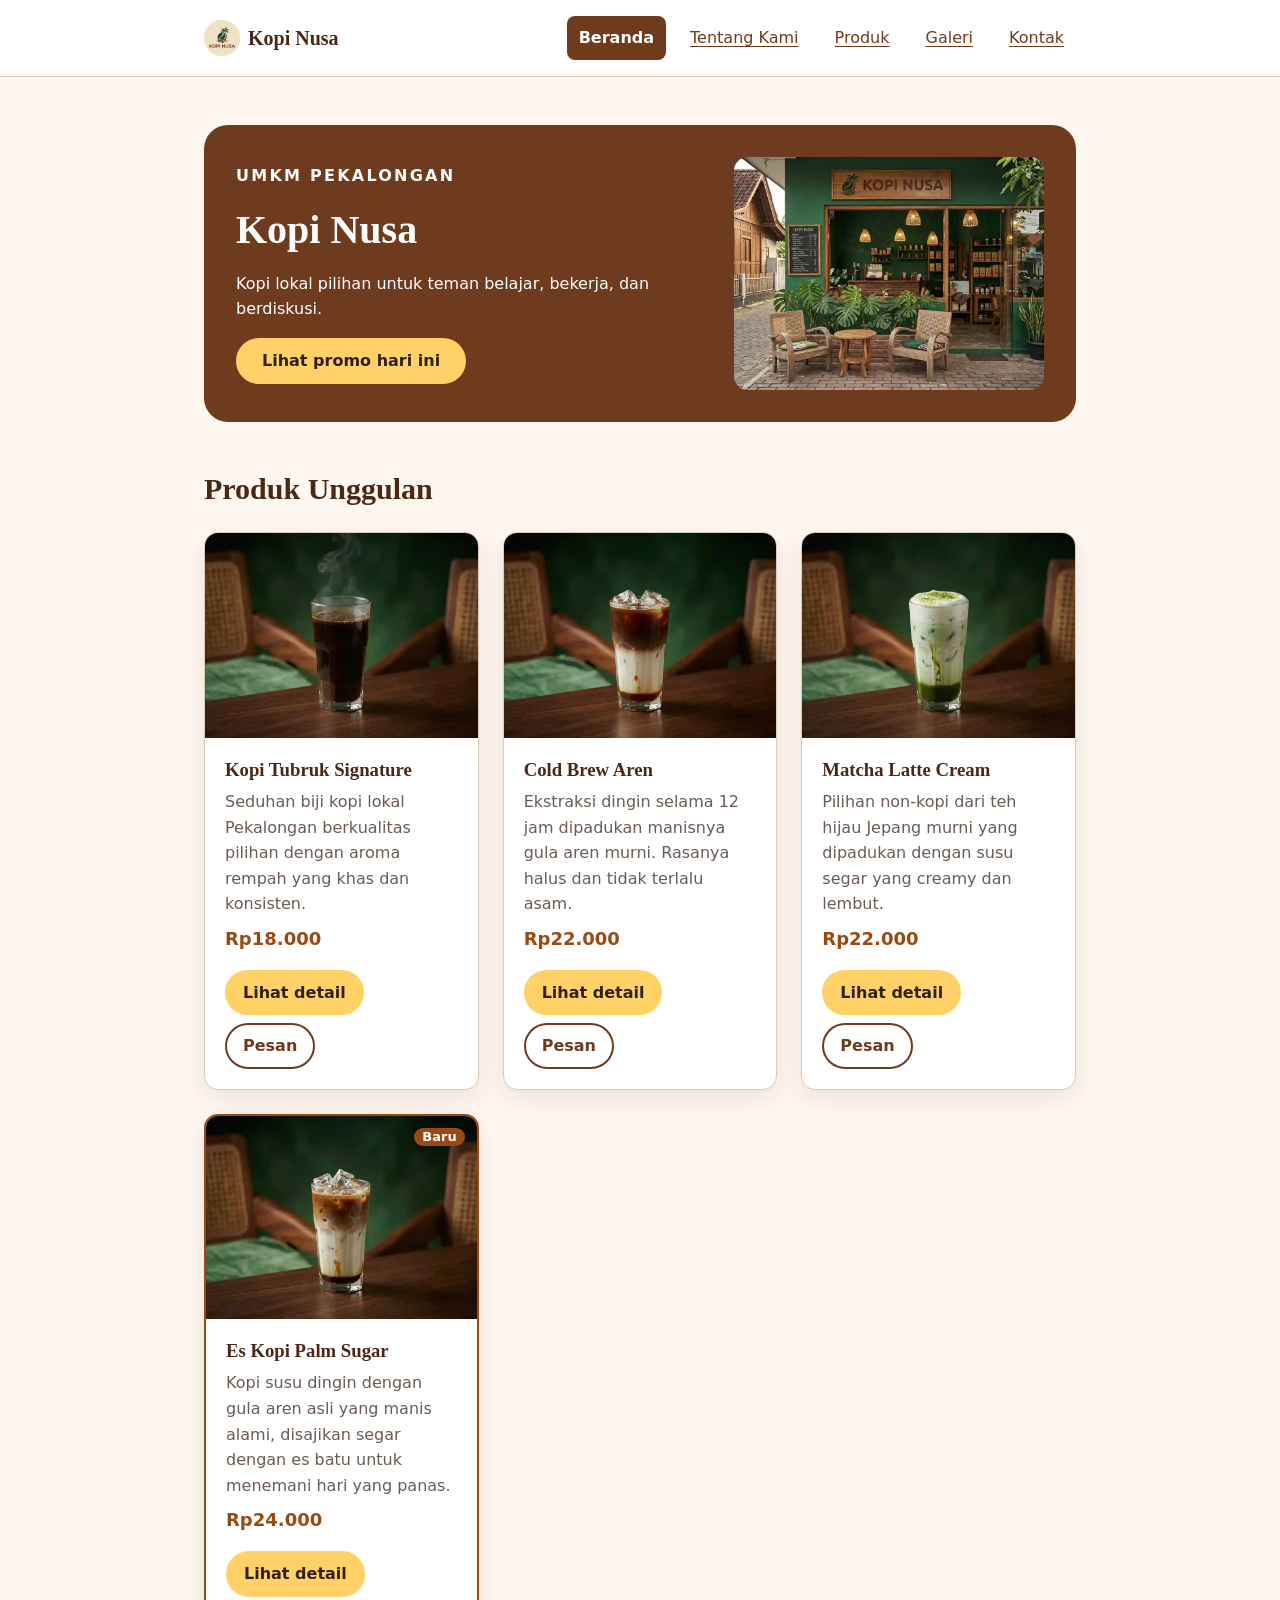
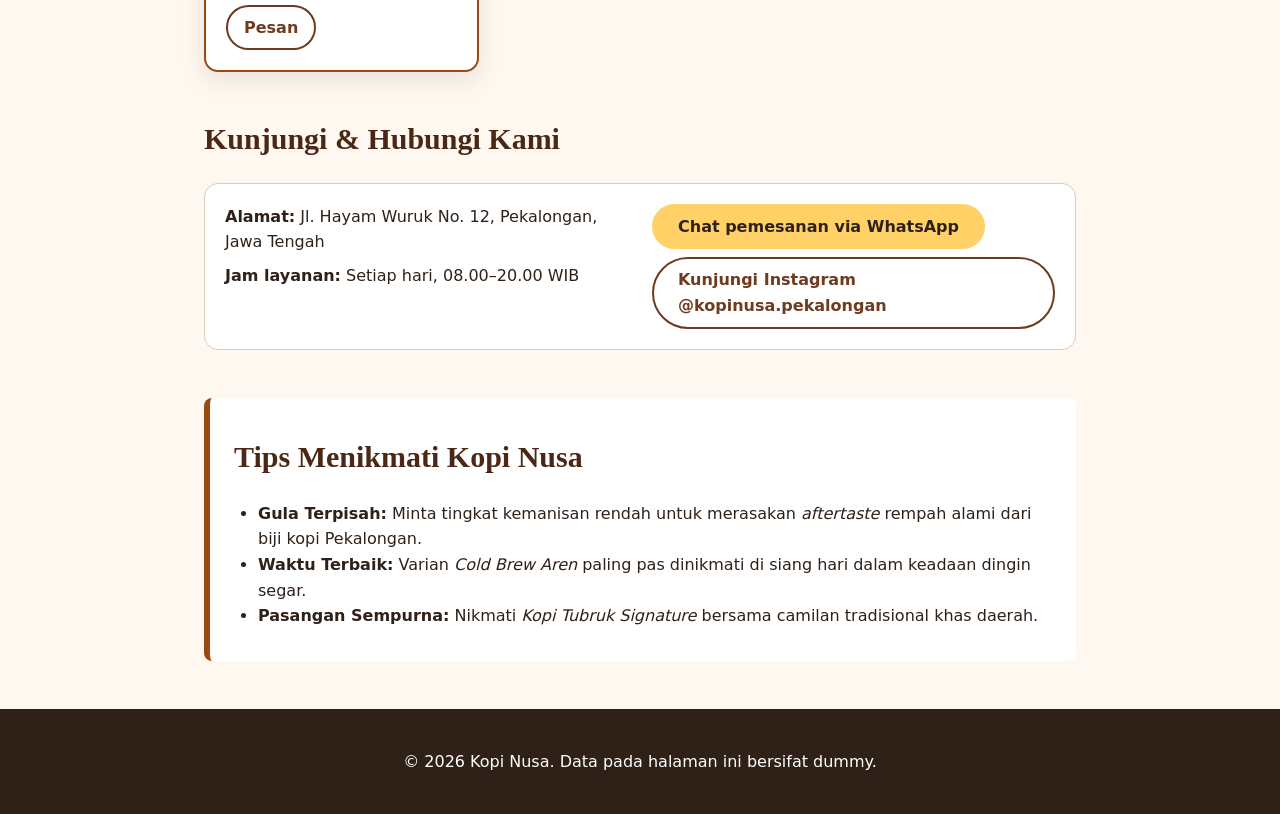
==== commit 23f6624a: "Feat : Menambahkan responsive mobile sesuai anjuran" ====
--- a/index.html
+++ b/index.html
@@ -1,20 +1,20 @@
-<!DOCTYPE html>
+<!doctype html>
 <html lang="id">
 
 <head>
-    <meta charset="UTF-8">
-    <meta name="viewport" content="width=device-width, initial-scale=1.0">
+    <meta charset="utf-8" />
+    <meta name="viewport" content="width=device-width, initial-scale=1" />
     <title>Kopi Nusa - Website UMKM</title>
-    <link rel="stylesheet" href="css/style.css">
+    <link rel="stylesheet" href="css/style.css" />
+    <link rel="icon" href="assets/images/logo_kopi_nusa_nw.webp" type="image/webp" />
 </head>
 
 <body>
-
     <a class="skip-link" href="#konten">Lewati ke konten utama</a>
     <header class="site-header">
         <nav class="nav" aria-label="Navigasi utama">
             <a class="brand" href="index.html">
-                <img class="brand-logo" src="assets/images/logo_kopi_nusa_nw.webp" alt="Logo Kopi Nusa" />
+                <img class="brand-logo" src="assets/images/logo_kopi_nusa_nw.webp" width="72" height="72" alt="Logo Kopi Nusa" />
                 Kopi Nusa
             </a>
             <ul>
@@ -36,7 +36,8 @@
                 <p>Kopi lokal pilihan untuk teman belajar, bekerja, dan berdiskusi.</p>
                 <button id="promoButton" type="button">Lihat promo hari ini</button>
             </div>
-            <img class="hero-image" src="assets/images/biji_kopi_nw.webp" alt="foto biji kopi" />
+            <img class="hero-image" src="assets/images/view_depan_kopi_nusa_nw.webp" width="800" height="600"
+                alt="Tampak depan kedai Kopi Nusa" />
         </section>
 
         <section class="produk-section" aria-labelledby="produk-title">
@@ -44,7 +45,7 @@
 
             <div class="product-grid">
                 <figure class="product-card">
-                    <img class="product-photo" src="assets/images/kopi_tubruk_signature_nw.webp"
+                    <img class="product-photo" src="assets/images/kopi_tubruk_signature_nw.webp" width="800" height="600" loading="lazy"
                         alt="Segelas Kopi Tubruk Signature panas dengan uap mengepul" />
                     <figcaption class="product-body">
                         <h3>Kopi Tubruk Signature</h3>
@@ -58,7 +59,7 @@
                     </figcaption>
                 </figure>
                 <figure class="product-card">
-                    <img class="product-photo" src="assets/images/cold_brew_aren_nw.webp"
+                    <img class="product-photo" src="assets/images/cold_brew_aren_nw.webp" width="800" height="600" loading="lazy"
                         alt="Segelas Cold Brew Aren dengan es batu" />
                     <figcaption class="product-body">
                         <h3>Cold Brew Aren</h3>
@@ -72,7 +73,7 @@
                     </figcaption>
                 </figure>
                 <figure class="product-card">
-                    <img class="product-photo" src="assets/images/matcha_latte_cream_nw.webp"
+                    <img class="product-photo" src="assets/images/matcha_latte_cream_nw.webp" width="800" height="600" loading="lazy"
                         alt="Segelas Matcha Latte Cream dengan lapisan krim lembut" />
                     <figcaption class="product-body">
                         <h3>Matcha Latte Cream</h3>
@@ -86,7 +87,7 @@
                     </figcaption>
                 </figure>
                 <figure class="product-card product-card-new">
-                    <img class="product-photo" src="assets/images/es_kopi_palm_sugar_nw.webp"
+                    <img class="product-photo" src="assets/images/es_kopi_palm_sugar_nw.webp" width="800" height="600" loading="lazy"
                         alt="Segelas Es Kopi Palm Sugar dengan gradasi gula aren dan es batu" />
                     <figcaption class="product-body">
                         <h3>Es Kopi Palm Sugar <span class="product-badge">Baru</span></h3>
@@ -135,7 +136,6 @@
         <p>&copy; 2026 Kopi Nusa. Data pada halaman ini bersifat dummy.</p>
     </footer>
     <script src="js/script.js"></script>
-
 </body>
 
 </html>
--- a/css/style.css
+++ b/css/style.css
@@ -27,6 +27,16 @@
 
     --font-body: system-ui, -apple-system, BlinkMacSystemFont, "Segoe UI", sans-serif;
     --font-heading: Georgia, "Times New Roman", serif;
+
+    /* Token fluida (P07): batas minimum dan maksimum aman */
+    --page-max: 57.5rem;                                   /* 920px */
+    --page-gutter: clamp(1rem, 4vw, 1.5rem);               /* 16px -> 24px */
+    --space-section: clamp(1.5rem, 1rem + 3vw, 3rem);      /* 24px -> 48px */
+    --space-hero: clamp(1.25rem, 0.5rem + 4vw, 2rem);      /* 20px -> 32px */
+    --space-card: clamp(0.75rem, 2vw, 1.25rem);            /* 12px -> 20px */
+    --fs-h1: clamp(1.75rem, 1.25rem + 2.5vw, 2.5rem);      /* 28px -> 40px */
+    --fs-h2: clamp(1.375rem, 1.1rem + 1.5vw, 1.875rem);    /* 22px -> 30px */
+    --touch-min: 2.75rem;                                  /* 44px */
 }
 
 *,
@@ -46,6 +56,7 @@
     font-family: var(--font-body);
     font-size: 1rem;
     line-height: 1.6;
+    overflow-wrap: break-word;
 }
 
 h1,
@@ -56,6 +67,14 @@
     line-height: 1.25;
 }
 
+h1 {
+    font-size: var(--fs-h1);
+}
+
+h2 {
+    font-size: var(--fs-h2);
+}
+
 a {
     color: var(--color-primary);
     text-decoration: underline;
@@ -82,14 +101,14 @@
 }
 
 .page {
-    max-width: 920px;
-    margin: 0 auto;
-    padding: var(--space-5) var(--space-4);
-}
-
-.produk-section,
-.kontak-section {
-    margin-top: var(--space-5);
+    width: min(100%, var(--page-max));
+    margin-inline: auto;
+    padding: var(--space-section) var(--page-gutter);
+}
+
+.page > section + section,
+.page > aside {
+    margin-top: var(--space-section);
 }
 
 .eyebrow {
@@ -137,20 +156,29 @@
 }
 
 .site-header {
-    padding: var(--space-3) var(--space-4);
+    padding: var(--space-3) var(--page-gutter);
     background: var(--color-surface);
     border-bottom: 1px solid var(--color-border);
 }
 
 .nav {
+    display: flex;
+    flex-direction: column;
+    align-items: flex-start;
+    gap: var(--space-3);
+    width: min(100%, calc(var(--page-max) - 2 * var(--page-gutter)));
+    margin-inline: auto;
+}
+
+.nav ul {
     display: flex;
     flex-direction: row;
     flex-wrap: wrap;
-    align-items: center;            
-    justify-content: space-between; 
-    gap: var(--space-1) var(--space-4);
-    max-width: 920px;
-    margin: 0 auto;
+    align-items: center;
+    gap: var(--space-1) var(--space-2);
+    padding: 0;
+    margin: 0;
+    list-style: none;
 }
 
 .brand {
@@ -165,23 +193,16 @@
 }
 
 .brand-logo {
+    flex-shrink: 0;
     width: 2.25rem;
     height: 2.25rem;
 }
 
-.nav ul {
-    display: flex;
-    flex-wrap: wrap;
+.nav li a {
+    display: inline-flex;
     align-items: center;
-    gap: var(--space-1);
-    padding: 0;
-    margin: 0;
-    list-style: none;
-}
-
-.nav li a {
-    display: inline-block;
-    padding: var(--space-1);
+    min-height: var(--touch-min);
+    padding: 0 var(--space-2);
     border-radius: var(--radius-sm);
 }
 
@@ -207,6 +228,10 @@
     border-radius: var(--radius-pill);
 }
 
+.kontak-link {
+    overflow-wrap: anywhere;
+}
+
 button:hover,
 .kontak-link:hover,
 .card-link:hover {
@@ -237,11 +262,10 @@
 
 .hero {
     display: grid;
-    grid-template-columns: minmax(0, 1.2fr) minmax(0, 1fr);
-    grid-template-rows: auto;
-    gap: var(--space-5);
+    grid-template-columns: minmax(0, 1fr);
+    gap: var(--space-hero);
     align-items: center;
-    padding: var(--space-5);
+    padding: var(--space-hero);
     color: var(--color-surface);
     background: var(--color-primary);
     border-radius: var(--radius-lg);
@@ -249,8 +273,8 @@
 
 .hero-content {
     display: flex;
-    flex-direction: column;         
-    align-items: flex-start;        
+    flex-direction: column;
+    align-items: flex-start;
     gap: var(--space-3);
 }
 
@@ -258,10 +282,7 @@
     margin: 0;
 }
 
-.hero h1 {
-    color: var(--color-surface);
-}
-
+.hero h1,
 .hero .eyebrow {
     color: var(--color-surface);
 }
@@ -269,36 +290,39 @@
 .hero-image {
     display: block;
     width: 100%;
+    max-height: min(70vh, 28rem);
     aspect-ratio: 4 / 3;
     object-fit: cover;
     border-radius: var(--radius-md);
 }
 
-.page-hero,
-.tentang-hero {
-    padding: var(--space-4);
+.page-hero {
+    padding: var(--space-hero);
     margin-bottom: var(--space-4);
     background: var(--color-surface);
     border: 1px solid var(--color-border);
     border-radius: var(--radius-lg);
 }
 
-.tentang-hero img {
-    display: block;
-    border-radius: var(--radius-md);
+.product-grid,
+.gallery-grid {
+    display: grid;
+    grid-template-columns: minmax(0, 1fr);
+    gap: var(--space-4);
 }
 
 .product-grid {
-    display: grid;
-    grid-template-columns: repeat(2, minmax(0, 1fr));
-    gap: var(--space-4);
-    align-items: stretch;           
+    align-items: stretch;
+}
+
+.gallery-grid {
+    align-items: start;
 }
 
 .product-card {
-    position: relative;             
-    display: flex;
-    flex-direction: column;         
+    position: relative;
+    display: flex;
+    flex-direction: column;
     margin: 0;
     overflow: hidden;
     background: var(--color-surface);
@@ -321,10 +345,10 @@
 
 .product-body {
     display: flex;
-    flex: 1;                        
+    flex: 1;
     flex-direction: column;
     gap: var(--space-1);
-    padding: var(--space-3);
+    padding: var(--space-card);
     margin: 0;
 }
 
@@ -341,11 +365,11 @@
 
 .card-actions {
     display: flex;
-    flex-direction: row;            
+    flex-direction: row;
     flex-wrap: wrap;
-    align-items: center;            
+    align-items: center;
     gap: var(--space-1);
-    margin-top: auto;               
+    margin-top: auto;
     padding-top: var(--space-1);
 }
 
@@ -364,40 +388,9 @@
     border-radius: var(--radius-pill);
 }
 
-.kontak-box {
-    display: flex;
-    flex-direction: row;            
-    flex-wrap: wrap;
-    align-items: flex-start;        
-    gap: var(--space-4);
-    padding: var(--space-4);
-    background: var(--color-surface);
-    border: 1px solid var(--color-border);
-    border-radius: var(--radius-md);
-}
-
-.kontak-info,
-.kontak-aksi {
-    flex: 1 1 16rem;
-    min-width: 0;
-}
-
-.kontak-info p {
-    margin: 0 0 var(--space-1);
-}
-
-.kontak-aksi {
-    display: flex;
-    flex-direction: column;         
-    align-items: flex-start;        
-    gap: var(--space-1);
-}
-
-.gallery-grid {
-    display: grid;
-    grid-template-columns: repeat(2, minmax(0, 1fr));
-    gap: var(--space-4);
-    align-items: start;
+.product-card figcaption.product-body {
+    margin: 0;
+    color: var(--color-muted);
 }
 
 .media-card {
@@ -417,7 +410,7 @@
 }
 
 .media-card figcaption {
-    padding: var(--space-3);
+    padding: var(--space-card);
     margin: 0;
 }
 
@@ -426,14 +419,37 @@
     width: 100%;
 }
 
-.product-card figcaption.product-body {
-    margin: 0;
-    color: var(--color-muted);
+.kontak-box {
+    display: flex;
+    flex-direction: row;
+    flex-wrap: wrap;
+    align-items: flex-start;
+    gap: var(--space-4);
+    padding: var(--space-card);
+    background: var(--color-surface);
+    border: 1px solid var(--color-border);
+    border-radius: var(--radius-md);
+}
+
+.kontak-info,
+.kontak-aksi {
+    flex: 1 1 16rem;
+    min-width: 0;
+}
+
+.kontak-info p {
+    margin: 0 0 var(--space-1);
+}
+
+.kontak-aksi {
+    display: flex;
+    flex-direction: column;
+    align-items: flex-start;
+    gap: var(--space-1);
 }
 
 .tips-section {
     padding: var(--space-3) var(--space-4);
-    margin-top: var(--space-5);
     background: var(--color-surface);
     border-left: 6px solid var(--color-accent-text);
     border-radius: var(--radius-sm);
@@ -465,6 +481,20 @@
 thead th {
     color: var(--color-surface);
     background: var(--color-primary);
+}
+
+.table-scroll {
+    max-width: 100%;
+    overflow-x: auto;
+}
+
+.table-scroll:focus-visible {
+    outline: 3px solid var(--color-focus);
+    outline-offset: 3px;
+}
+
+.table-scroll table {
+    min-width: max(40rem, 100%);
 }
 
 .field {
@@ -504,6 +534,7 @@
 }
 
 fieldset {
+    min-width: 0;
     padding: var(--space-3);
     margin: 0 0 var(--space-3);
     border: 1px solid var(--color-border-strong);
@@ -516,18 +547,23 @@
 }
 
 fieldset label {
-    display: block;
-    padding: var(--space-1) 0;
+    display: flex;
+    align-items: center;
+    gap: var(--space-1);
+    min-height: var(--touch-min);
 }
 
 input[type="radio"] {
-    width: auto;
+    flex-shrink: 0;
+    width: 1.25rem;
+    height: 1.25rem;
+    margin: 0;
     accent-color: var(--color-primary);
 }
 
 .form-actions {
     display: flex;
-    flex-direction: row;            
+    flex-direction: row;
     flex-wrap: wrap;
     align-items: center;
     gap: var(--space-2);
@@ -546,4 +582,32 @@
     color: var(--color-surface);
     text-align: center;
     background: var(--color-text);
+}
+
+@media (min-width: 42rem) {
+    .gallery-grid {
+        grid-template-columns: repeat(2, minmax(0, 1fr));
+    }
+}
+
+@media (min-width: 48rem) {
+    .hero {
+        grid-template-columns: minmax(0, 1.2fr) minmax(0, 0.8fr);
+    }
+
+    .product-grid {
+        grid-template-columns: repeat(2, minmax(0, 1fr));
+    }
+}
+
+@media (min-width: 60rem) {
+    .nav {
+        flex-direction: row;
+        align-items: center;
+        justify-content: space-between;
+    }
+
+    .product-grid {
+        grid-template-columns: repeat(3, minmax(0, 1fr));
+    }
 }
